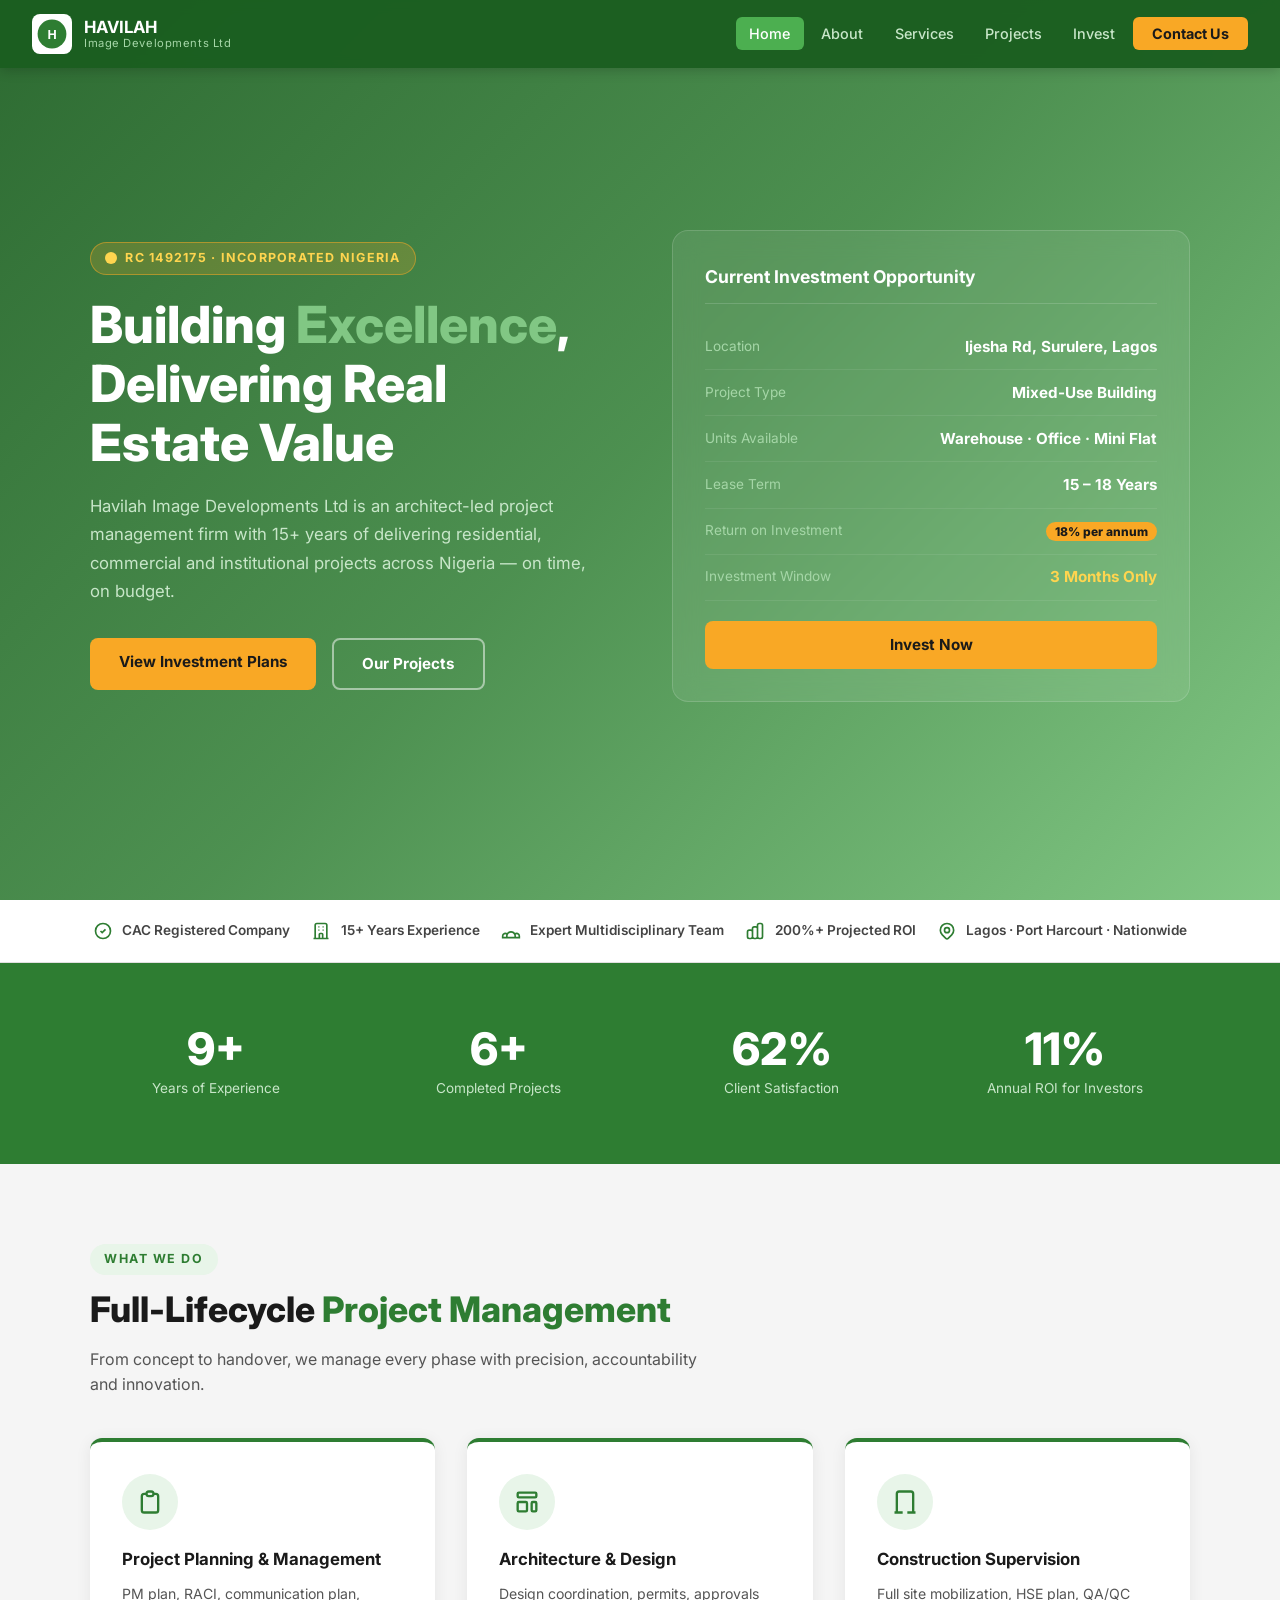
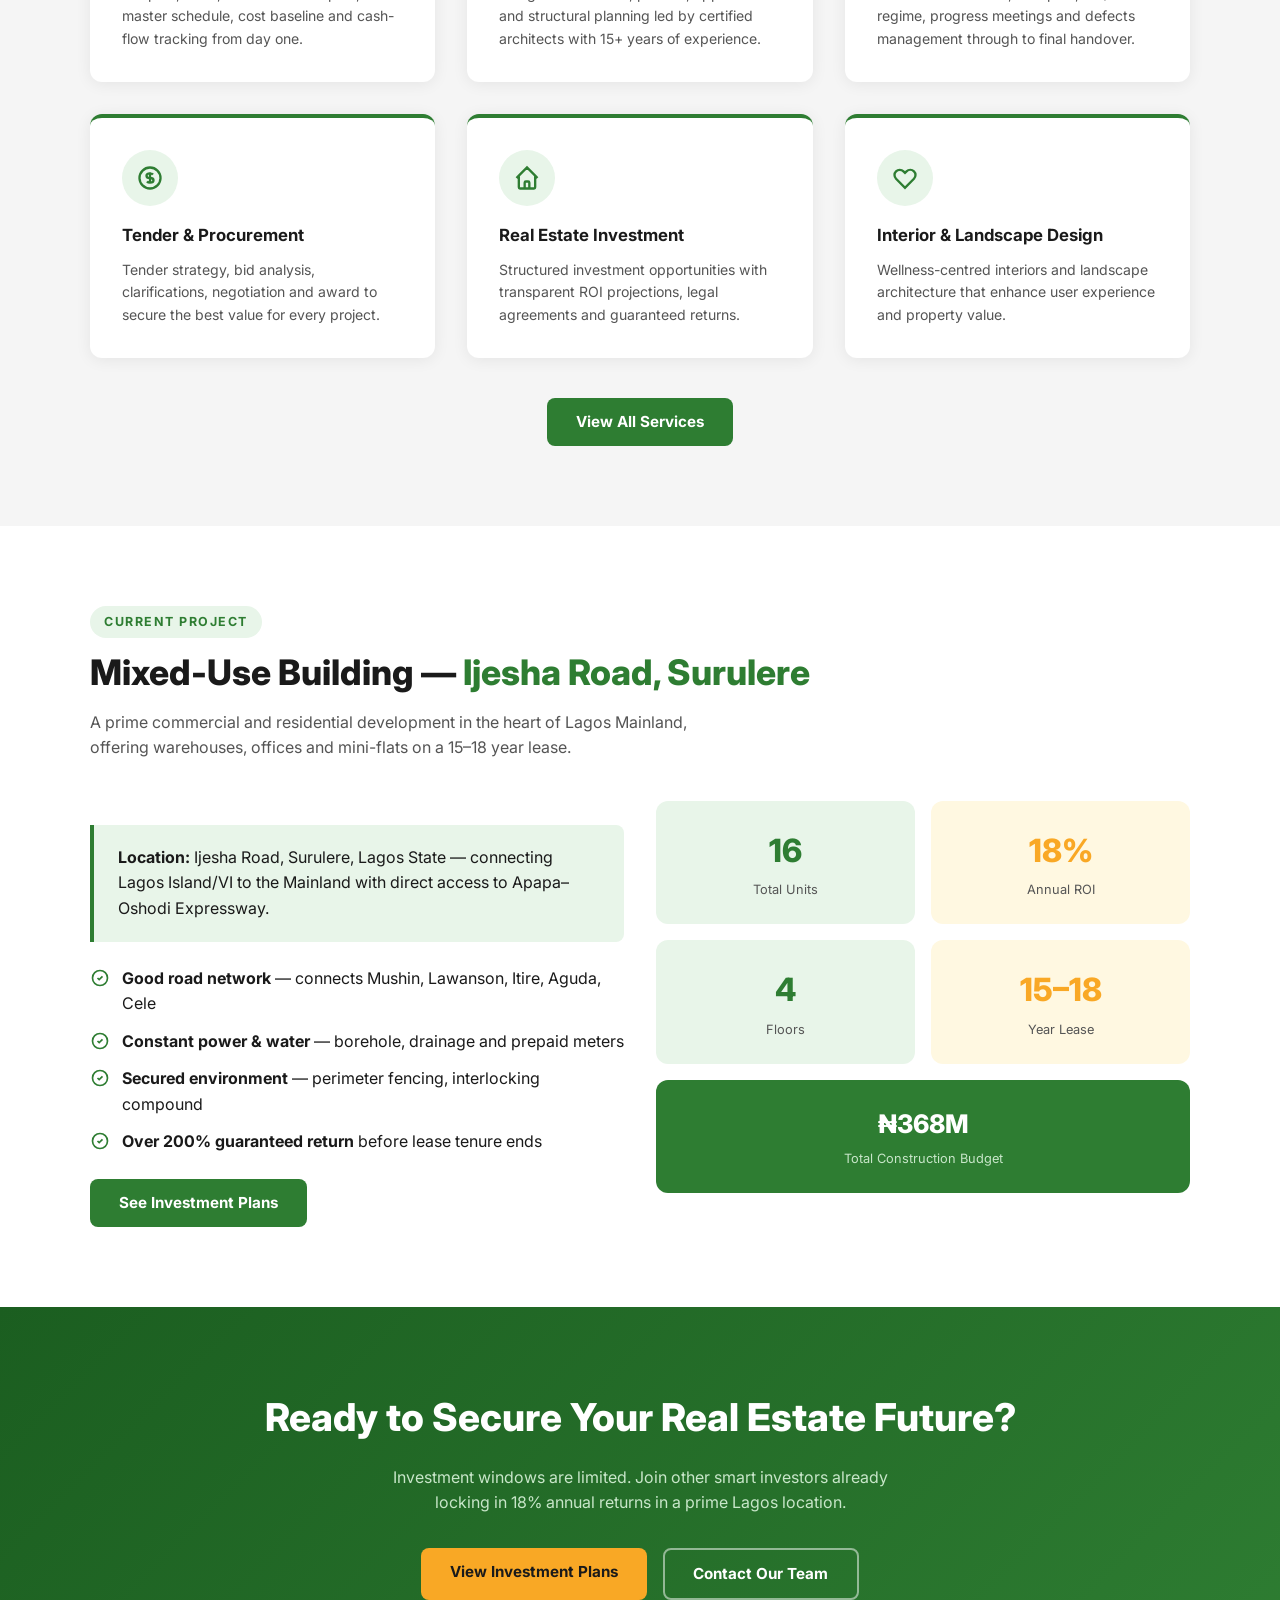
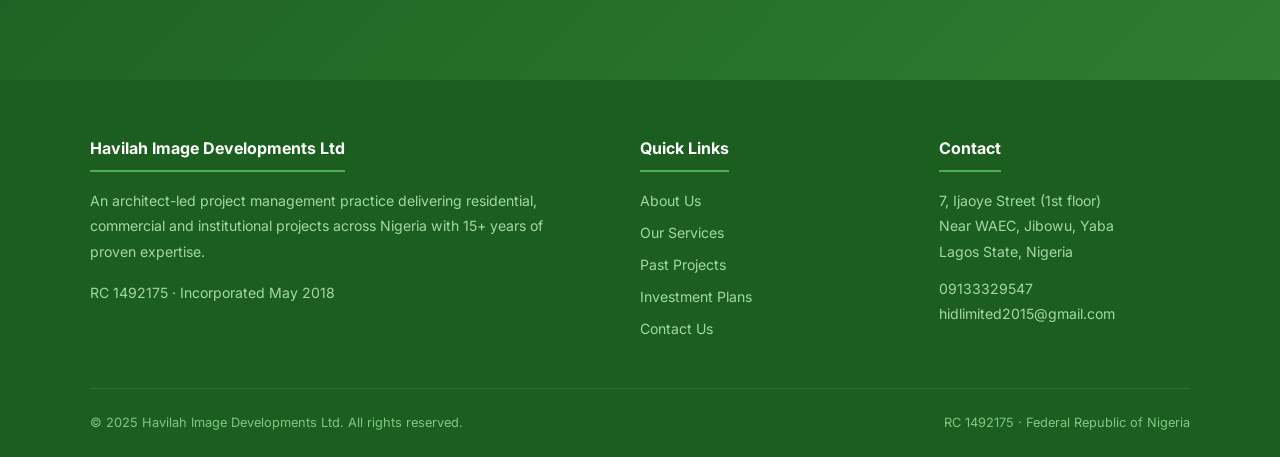
==== index.html @ 55fb6318 "Initial website build — Havilah Image Developments Ltd" ====
<!DOCTYPE html>
<html lang="en">
<head>
  <meta charset="UTF-8" />
  <meta name="viewport" content="width=device-width, initial-scale=1.0" />
  <title>Havilah Image Developments Ltd — Building Excellence</title>
  <meta name="description" content="Havilah Image Developments Ltd — Architect-led project management firm with 15+ years delivering residential, commercial and institutional projects in Nigeria." />
  <link rel="preconnect" href="https://fonts.googleapis.com" />
  <link href="https://fonts.googleapis.com/css2?family=Inter:wght@400;500;600;700;800&display=swap" rel="stylesheet" />
  <link rel="stylesheet" href="assets/css/style.css" />
  <style>
    /* ── HERO ── */
    .hero {
      min-height: 100vh;
      background: linear-gradient(135deg, rgba(27,94,32,0.92) 0%, rgba(46,125,50,0.85) 50%, rgba(76,175,80,0.7) 100%),
                  url('assets/images/hero-bg.jpg') center/cover no-repeat;
      display: flex;
      align-items: center;
      padding: 6rem 2rem 4rem;
      color: white;
    }

    .hero-inner {
      max-width: 1100px;
      margin: 0 auto;
      display: grid;
      grid-template-columns: 1fr 1fr;
      gap: 4rem;
      align-items: center;
    }

    .hero-tag {
      display: inline-flex;
      align-items: center;
      gap: 0.5rem;
      background: rgba(249,168,37,0.2);
      border: 1px solid rgba(249,168,37,0.5);
      color: #FFD54F;
      font-size: 0.78rem;
      font-weight: 700;
      letter-spacing: 0.1em;
      text-transform: uppercase;
      padding: 0.35rem 0.9rem;
      border-radius: 50px;
      margin-bottom: 1.25rem;
    }

    .hero h1 {
      font-size: clamp(2rem, 5vw, 3.2rem);
      font-weight: 800;
      line-height: 1.15;
      margin-bottom: 1.25rem;
    }

    .hero h1 span {
      color: #81C784;
    }

    .hero p {
      font-size: 1.05rem;
      color: #c8e6c9;
      margin-bottom: 2rem;
      line-height: 1.7;
    }

    .hero-actions {
      display: flex;
      gap: 1rem;
      flex-wrap: wrap;
    }

    .hero-card {
      background: rgba(255,255,255,0.08);
      backdrop-filter: blur(12px);
      border: 1px solid rgba(255,255,255,0.15);
      border-radius: 16px;
      padding: 2rem;
    }

    .hero-card h3 {
      font-size: 1.1rem;
      font-weight: 700;
      margin-bottom: 1.25rem;
      color: white;
      border-bottom: 1px solid rgba(255,255,255,0.15);
      padding-bottom: 0.75rem;
    }

    .invest-row {
      display: flex;
      justify-content: space-between;
      align-items: center;
      padding: 0.65rem 0;
      border-bottom: 1px solid rgba(255,255,255,0.08);
    }

    .invest-row:last-child { border: none; }

    .invest-row .label { color: #a5d6a7; font-size: 0.85rem; }
    .invest-row .value { color: white; font-weight: 700; font-size: 0.95rem; }
    .invest-row .roi { background: #F9A825; color: #1a1a1a; font-size: 0.75rem; font-weight: 800; padding: 0.15rem 0.55rem; border-radius: 50px; }

    .hero-card .btn {
      width: 100%;
      text-align: center;
      margin-top: 1.25rem;
    }

    /* ── TRUST BAR ── */
    .trust-bar {
      background: white;
      padding: 1.25rem 2rem;
      border-bottom: 1px solid #e0e0e0;
    }

    .trust-bar-inner {
      max-width: 1100px;
      margin: 0 auto;
      display: flex;
      justify-content: space-around;
      align-items: center;
      flex-wrap: wrap;
      gap: 1rem;
    }

    .trust-item {
      display: flex;
      align-items: center;
      gap: 0.6rem;
      font-size: 0.85rem;
      font-weight: 600;
      color: #444;
    }

    .trust-item svg {
      width: 20px;
      height: 20px;
      stroke: var(--green-main);
    }

    /* ── STATS ── */
    .stats-section {
      background: var(--green-main);
      padding: 4rem 2rem;
    }

    .stats-grid {
      max-width: 1100px;
      margin: 0 auto;
      display: grid;
      grid-template-columns: repeat(4, 1fr);
      gap: 2rem;
      text-align: center;
    }

    .stat-item .num {
      font-size: 2.8rem;
      font-weight: 800;
      color: white;
      line-height: 1;
    }

    .stat-item .lbl {
      font-size: 0.85rem;
      color: #c8e6c9;
      margin-top: 0.4rem;
    }

    .stat-divider {
      width: 1px;
      background: rgba(255,255,255,0.2);
    }

    /* ── SERVICES PREVIEW ── */
    .service-card {
      border-radius: 12px;
      padding: 2rem;
      background: white;
      box-shadow: 0 2px 16px rgba(0,0,0,0.07);
      border-top: 4px solid var(--green-main);
      transition: transform 0.2s;
    }

    .service-card:hover { transform: translateY(-5px); }

    .service-card h3 {
      font-size: 1.05rem;
      font-weight: 700;
      margin-bottom: 0.6rem;
      color: var(--dark);
    }

    .service-card p {
      font-size: 0.88rem;
      color: var(--gray-text);
      line-height: 1.6;
    }

    /* ── PROJECT PREVIEW ── */
    .project-thumb {
      border-radius: 12px;
      overflow: hidden;
      box-shadow: 0 4px 20px rgba(0,0,0,0.1);
      position: relative;
    }

    .project-thumb img {
      width: 100%;
      height: 220px;
      object-fit: cover;
      display: block;
    }

    .project-overlay {
      position: absolute;
      bottom: 0;
      left: 0;
      right: 0;
      background: linear-gradient(transparent, rgba(27,94,32,0.9));
      padding: 1rem;
      color: white;
      font-size: 0.85rem;
      font-weight: 600;
    }

    /* ── CTA BAND ── */
    .cta-band {
      background: linear-gradient(135deg, var(--green-dark), var(--green-main));
      color: white;
      padding: 5rem 2rem;
      text-align: center;
    }

    .cta-band h2 {
      font-size: clamp(1.6rem, 4vw, 2.4rem);
      font-weight: 800;
      margin-bottom: 1rem;
    }

    .cta-band p {
      color: #c8e6c9;
      max-width: 540px;
      margin: 0 auto 2rem;
      font-size: 1rem;
    }

    .cta-band .btn-actions {
      display: flex;
      gap: 1rem;
      justify-content: center;
      flex-wrap: wrap;
    }

    /* ── REVEAL ANIMATION ── */
    [data-reveal] {
      opacity: 0;
      transform: translateY(24px);
      transition: opacity 0.6s ease, transform 0.6s ease;
    }

    [data-reveal].revealed {
      opacity: 1;
      transform: none;
    }

    @media (max-width: 768px) {
      .hero-inner { grid-template-columns: 1fr; gap: 2.5rem; }
      .stats-grid { grid-template-columns: repeat(2, 1fr); }
      .stat-divider { display: none; }
    }
  </style>
</head>
<body>

<!-- ── NAVBAR ── -->
<nav class="navbar">
  <a href="index.html" class="navbar-brand">
    <div style="width:40px;height:40px;background:white;border-radius:8px;display:flex;align-items:center;justify-content:center;">
      <svg viewBox="0 0 40 40" width="32" height="32">
        <circle cx="20" cy="20" r="18" fill="#2E7D32"/>
        <text x="20" y="26" text-anchor="middle" fill="white" font-size="16" font-weight="800" font-family="Arial">H</text>
      </svg>
    </div>
    <span>HAVILAH<small>Image Developments Ltd</small></span>
  </a>
  <button class="hamburger" aria-label="Menu">
    <span></span><span></span><span></span>
  </button>
  <ul class="nav-links">
    <li><a href="index.html">Home</a></li>
    <li><a href="about.html">About</a></li>
    <li><a href="services.html">Services</a></li>
    <li><a href="projects.html">Projects</a></li>
    <li><a href="investment.html">Invest</a></li>
    <li><a href="contact.html" class="nav-cta">Contact Us</a></li>
  </ul>
</nav>

<!-- ── HERO ── -->
<section class="hero">
  <div class="hero-inner">
    <div>
      <div class="hero-tag">
        <svg width="12" height="12" viewBox="0 0 12 12" fill="#FFD54F"><circle cx="6" cy="6" r="6"/></svg>
        RC 1492175 · Incorporated Nigeria
      </div>
      <h1>Building <span>Excellence</span>, Delivering Real Estate Value</h1>
      <p>Havilah Image Developments Ltd is an architect-led project management firm with 15+ years of delivering residential, commercial and institutional projects across Nigeria — on time, on budget.</p>
      <div class="hero-actions">
        <a href="investment.html" class="btn btn-gold">View Investment Plans</a>
        <a href="projects.html" class="btn btn-outline" style="color:white;border-color:rgba(255,255,255,0.5);">Our Projects</a>
      </div>
    </div>
    <div class="hero-card">
      <h3>Current Investment Opportunity</h3>
      <div class="invest-row">
        <span class="label">Location</span>
        <span class="value">Ijesha Rd, Surulere, Lagos</span>
      </div>
      <div class="invest-row">
        <span class="label">Project Type</span>
        <span class="value">Mixed-Use Building</span>
      </div>
      <div class="invest-row">
        <span class="label">Units Available</span>
        <span class="value">Warehouse · Office · Mini Flat</span>
      </div>
      <div class="invest-row">
        <span class="label">Lease Term</span>
        <span class="value">15 – 18 Years</span>
      </div>
      <div class="invest-row">
        <span class="label">Return on Investment</span>
        <span class="value"><span class="roi">18% per annum</span></span>
      </div>
      <div class="invest-row">
        <span class="label">Investment Window</span>
        <span class="value" style="color:#FFD54F;">3 Months Only</span>
      </div>
      <a href="investment.html" class="btn btn-gold">Invest Now</a>
    </div>
  </div>
</section>

<!-- ── TRUST BAR ── -->
<div class="trust-bar">
  <div class="trust-bar-inner">
    <div class="trust-item">
      <svg fill="none" stroke-width="2" viewBox="0 0 24 24"><path d="M9 12l2 2 4-4m6 2a9 9 0 11-18 0 9 9 0 0118 0z"/></svg>
      CAC Registered Company
    </div>
    <div class="trust-item">
      <svg fill="none" stroke-width="2" viewBox="0 0 24 24"><path d="M19 21V5a2 2 0 00-2-2H7a2 2 0 00-2 2v16m14 0h2m-2 0h-5m-9 0H3m2 0h5M9 7h1m-1 4h1m4-4h1m-1 4h1m-5 10v-5a1 1 0 011-1h2a1 1 0 011 1v5m-4 0h4"/></svg>
      15+ Years Experience
    </div>
    <div class="trust-item">
      <svg fill="none" stroke-width="2" viewBox="0 0 24 24"><path d="M17 20h5v-2a3 3 0 00-5.356-1.857M17 20H7m10 0v-2c0-.656-.126-1.283-.356-1.857M7 20H2v-2a3 3 0 015.356-1.857M7 20v-2c0-.656.126-1.283.356-1.857m0 0a5.002 5.002 0 019.288 0"/></svg>
      Expert Multidisciplinary Team
    </div>
    <div class="trust-item">
      <svg fill="none" stroke-width="2" viewBox="0 0 24 24"><path d="M9 19v-6a2 2 0 00-2-2H5a2 2 0 00-2 2v6a2 2 0 002 2h2a2 2 0 002-2zm0 0V9a2 2 0 012-2h2a2 2 0 012 2v10m-6 0a2 2 0 002 2h2a2 2 0 002-2m0 0V5a2 2 0 012-2h2a2 2 0 012 2v14a2 2 0 01-2 2h-2a2 2 0 01-2-2z"/></svg>
      200%+ Projected ROI
    </div>
    <div class="trust-item">
      <svg fill="none" stroke-width="2" viewBox="0 0 24 24"><path d="M17.657 16.657L13.414 20.9a1.998 1.998 0 01-2.827 0l-4.244-4.243a8 8 0 1111.314 0z"/><path d="M15 11a3 3 0 11-6 0 3 3 0 016 0z"/></svg>
      Lagos · Port Harcourt · Nationwide
    </div>
  </div>
</div>

<!-- ── STATS ── -->
<div class="stats-section">
  <div class="stats-grid">
    <div class="stat-item">
      <div class="num" data-count="15" data-suffix="+">0</div>
      <div class="lbl">Years of Experience</div>
    </div>
    <div class="stat-item">
      <div class="num" data-count="10" data-suffix="+">0</div>
      <div class="lbl">Completed Projects</div>
    </div>
    <div class="stat-item">
      <div class="num" data-count="100" data-suffix="%">0</div>
      <div class="lbl">Client Satisfaction</div>
    </div>
    <div class="stat-item">
      <div class="num" data-count="18" data-suffix="%">0</div>
      <div class="lbl">Annual ROI for Investors</div>
    </div>
  </div>
</div>

<!-- ── SERVICES PREVIEW ── -->
<section style="background: var(--gray-light);">
  <div class="container">
    <div data-reveal>
      <span class="section-label">What We Do</span>
      <h2 class="section-title">Full-Lifecycle <span>Project Management</span></h2>
      <p class="section-subtitle">From concept to handover, we manage every phase with precision, accountability and innovation.</p>
    </div>
    <div class="grid-3" data-reveal>
      <div class="service-card">
        <div class="icon-circle">
          <svg fill="none" stroke-width="2" viewBox="0 0 24 24"><path d="M9 5H7a2 2 0 00-2 2v12a2 2 0 002 2h10a2 2 0 002-2V7a2 2 0 00-2-2h-2M9 5a2 2 0 002 2h2a2 2 0 002-2M9 5a2 2 0 012-2h2a2 2 0 012 2"/></svg>
        </div>
        <h3>Project Planning & Management</h3>
        <p>PM plan, RACI, communication plan, master schedule, cost baseline and cash-flow tracking from day one.</p>
      </div>
      <div class="service-card">
        <div class="icon-circle">
          <svg fill="none" stroke-width="2" viewBox="0 0 24 24"><path d="M4 5a1 1 0 011-1h14a1 1 0 011 1v2a1 1 0 01-1 1H5a1 1 0 01-1-1V5zM4 13a1 1 0 011-1h6a1 1 0 011 1v6a1 1 0 01-1 1H5a1 1 0 01-1-1v-6zM16 13a1 1 0 011-1h2a1 1 0 011 1v6a1 1 0 01-1 1h-2a1 1 0 01-1-1v-6z"/></svg>
        </div>
        <h3>Architecture & Design</h3>
        <p>Design coordination, permits, approvals and structural planning led by certified architects with 15+ years of experience.</p>
      </div>
      <div class="service-card">
        <div class="icon-circle">
          <svg fill="none" stroke-width="2" viewBox="0 0 24 24"><path d="M19 21V5a2 2 0 00-2-2H7a2 2 0 00-2 2v16m14 0h2m-2 0h-5m-9 0H3m2 0h5"/></svg>
        </div>
        <h3>Construction Supervision</h3>
        <p>Full site mobilization, HSE plan, QA/QC regime, progress meetings and defects management through to final handover.</p>
      </div>
      <div class="service-card">
        <div class="icon-circle">
          <svg fill="none" stroke-width="2" viewBox="0 0 24 24"><path d="M12 8c-1.657 0-3 .895-3 2s1.343 2 3 2 3 .895 3 2-1.343 2-3 2m0-8c1.11 0 2.08.402 2.599 1M12 8V7m0 1v8m0 0v1m0-1c-1.11 0-2.08-.402-2.599-1M21 12a9 9 0 11-18 0 9 9 0 0118 0z"/></svg>
        </div>
        <h3>Tender & Procurement</h3>
        <p>Tender strategy, bid analysis, clarifications, negotiation and award to secure the best value for every project.</p>
      </div>
      <div class="service-card">
        <div class="icon-circle">
          <svg fill="none" stroke-width="2" viewBox="0 0 24 24"><path d="M3 12l2-2m0 0l7-7 7 7M5 10v10a1 1 0 001 1h3m10-11l2 2m-2-2v10a1 1 0 01-1 1h-3m-6 0a1 1 0 001-1v-4a1 1 0 011-1h2a1 1 0 011 1v4a1 1 0 001 1m-6 0h6"/></svg>
        </div>
        <h3>Real Estate Investment</h3>
        <p>Structured investment opportunities with transparent ROI projections, legal agreements and guaranteed returns.</p>
      </div>
      <div class="service-card">
        <div class="icon-circle">
          <svg fill="none" stroke-width="2" viewBox="0 0 24 24"><path d="M4.318 6.318a4.5 4.5 0 000 6.364L12 20.364l7.682-7.682a4.5 4.5 0 00-6.364-6.364L12 7.636l-1.318-1.318a4.5 4.5 0 00-6.364 0z"/></svg>
        </div>
        <h3>Interior & Landscape Design</h3>
        <p>Wellness-centred interiors and landscape architecture that enhance user experience and property value.</p>
      </div>
    </div>
    <div style="text-align:center;margin-top:2.5rem;" data-reveal>
      <a href="services.html" class="btn btn-primary">View All Services</a>
    </div>
  </div>
</section>

<!-- ── FEATURED PROJECT ── -->
<section>
  <div class="container">
    <div data-reveal>
      <span class="section-label">Current Project</span>
      <h2 class="section-title">Mixed-Use Building — <span>Ijesha Road, Surulere</span></h2>
      <p class="section-subtitle">A prime commercial and residential development in the heart of Lagos Mainland, offering warehouses, offices and mini-flats on a 15–18 year lease.</p>
    </div>
    <div class="grid-2" data-reveal style="align-items:start;">
      <div>
        <div class="highlight-box">
          <strong>Location:</strong> Ijesha Road, Surulere, Lagos State — connecting Lagos Island/VI to the Mainland with direct access to Apapa–Oshodi Expressway.
        </div>
        <ul style="list-style:none;margin:1.5rem 0;display:flex;flex-direction:column;gap:0.75rem;">
          <li style="display:flex;gap:0.75rem;align-items:flex-start;">
            <svg width="20" height="20" fill="none" stroke-width="2" viewBox="0 0 24 24" stroke="#2E7D32" style="flex-shrink:0;margin-top:2px;"><path d="M9 12l2 2 4-4m6 2a9 9 0 11-18 0 9 9 0 0118 0z"/></svg>
            <span><strong>Good road network</strong> — connects Mushin, Lawanson, Itire, Aguda, Cele</span>
          </li>
          <li style="display:flex;gap:0.75rem;align-items:flex-start;">
            <svg width="20" height="20" fill="none" stroke-width="2" viewBox="0 0 24 24" stroke="#2E7D32" style="flex-shrink:0;margin-top:2px;"><path d="M9 12l2 2 4-4m6 2a9 9 0 11-18 0 9 9 0 0118 0z"/></svg>
            <span><strong>Constant power &amp; water</strong> — borehole, drainage and prepaid meters</span>
          </li>
          <li style="display:flex;gap:0.75rem;align-items:flex-start;">
            <svg width="20" height="20" fill="none" stroke-width="2" viewBox="0 0 24 24" stroke="#2E7D32" style="flex-shrink:0;margin-top:2px;"><path d="M9 12l2 2 4-4m6 2a9 9 0 11-18 0 9 9 0 0118 0z"/></svg>
            <span><strong>Secured environment</strong> — perimeter fencing, interlocking compound</span>
          </li>
          <li style="display:flex;gap:0.75rem;align-items:flex-start;">
            <svg width="20" height="20" fill="none" stroke-width="2" viewBox="0 0 24 24" stroke="#2E7D32" style="flex-shrink:0;margin-top:2px;"><path d="M9 12l2 2 4-4m6 2a9 9 0 11-18 0 9 9 0 0118 0z"/></svg>
            <span><strong>Over 200% guaranteed return</strong> before lease tenure ends</span>
          </li>
        </ul>
        <a href="investment.html" class="btn btn-primary">See Investment Plans</a>
      </div>
      <div style="display:grid;grid-template-columns:1fr 1fr;gap:1rem;">
        <div style="background:var(--green-pale);border-radius:12px;padding:1.5rem;text-align:center;">
          <div style="font-size:2rem;font-weight:800;color:var(--green-main);">16</div>
          <div style="font-size:0.8rem;color:#555;margin-top:0.25rem;">Total Units</div>
        </div>
        <div style="background:#FFF8E1;border-radius:12px;padding:1.5rem;text-align:center;">
          <div style="font-size:2rem;font-weight:800;color:#F9A825;">18%</div>
          <div style="font-size:0.8rem;color:#555;margin-top:0.25rem;">Annual ROI</div>
        </div>
        <div style="background:var(--green-pale);border-radius:12px;padding:1.5rem;text-align:center;">
          <div style="font-size:2rem;font-weight:800;color:var(--green-main);">4</div>
          <div style="font-size:0.8rem;color:#555;margin-top:0.25rem;">Floors</div>
        </div>
        <div style="background:#FFF8E1;border-radius:12px;padding:1.5rem;text-align:center;">
          <div style="font-size:2rem;font-weight:800;color:#F9A825;">15–18</div>
          <div style="font-size:0.8rem;color:#555;margin-top:0.25rem;">Year Lease</div>
        </div>
        <div style="background:var(--green-main);border-radius:12px;padding:1.5rem;text-align:center;grid-column:span 2;">
          <div style="font-size:1.6rem;font-weight:800;color:white;">₦368M</div>
          <div style="font-size:0.8rem;color:#c8e6c9;margin-top:0.25rem;">Total Construction Budget</div>
        </div>
      </div>
    </div>
  </div>
</section>

<!-- ── CTA BAND ── -->
<div class="cta-band">
  <h2>Ready to Secure Your Real Estate Future?</h2>
  <p>Investment windows are limited. Join other smart investors already locking in 18% annual returns in a prime Lagos location.</p>
  <div class="btn-actions">
    <a href="investment.html" class="btn btn-gold">View Investment Plans</a>
    <a href="contact.html" class="btn btn-outline" style="color:white;border-color:rgba(255,255,255,0.5);">Contact Our Team</a>
  </div>
</div>

<!-- ── FOOTER ── -->
<footer class="footer">
  <div class="footer-grid">
    <div>
      <h4>Havilah Image Developments Ltd</h4>
      <p>An architect-led project management practice delivering residential, commercial and institutional projects across Nigeria with 15+ years of proven expertise.</p>
      <p style="margin-top:1rem;">RC 1492175 · Incorporated May 2018</p>
    </div>
    <div>
      <h4>Quick Links</h4>
      <ul>
        <li><a href="about.html">About Us</a></li>
        <li><a href="services.html">Our Services</a></li>
        <li><a href="projects.html">Past Projects</a></li>
        <li><a href="investment.html">Investment Plans</a></li>
        <li><a href="contact.html">Contact Us</a></li>
      </ul>
    </div>
    <div>
      <h4>Contact</h4>
      <p>7, Ijaoye Street (1st floor)<br>Near WAEC, Jibowu, Yaba<br>Lagos State, Nigeria</p>
      <p style="margin-top:0.75rem;"><a href="tel:09133329547">09133329547</a></p>
      <p><a href="mailto:hidlimited2015@gmail.com">hidlimited2015@gmail.com</a></p>
    </div>
  </div>
  <div class="footer-bottom">
    <span>&copy; 2025 Havilah Image Developments Ltd. All rights reserved.</span>
    <span>RC 1492175 · Federal Republic of Nigeria</span>
  </div>
</footer>

<script src="assets/js/main.js"></script>
</body>
</html>
---- assets/css/style.css ----
/* Havilah Image Developments Ltd - Custom Styles */

:root {
  --green-dark: #1B5E20;
  --green-main: #2E7D32;
  --green-light: #4CAF50;
  --green-pale: #E8F5E9;
  --gold: #F9A825;
  --white: #ffffff;
  --gray-light: #f5f5f5;
  --gray-text: #555555;
  --dark: #1a1a1a;
}

* {
  margin: 0;
  padding: 0;
  box-sizing: border-box;
}

html {
  scroll-behavior: smooth;
}

body {
  font-family: 'Inter', 'Segoe UI', sans-serif;
  color: var(--dark);
  line-height: 1.6;
}

/* ── NAVBAR ── */
.navbar {
  position: fixed;
  top: 0;
  width: 100%;
  z-index: 1000;
  background: rgba(27, 94, 32, 0.97);
  backdrop-filter: blur(6px);
  padding: 0 2rem;
  display: flex;
  align-items: center;
  justify-content: space-between;
  height: 68px;
  box-shadow: 0 2px 12px rgba(0,0,0,0.2);
}

.navbar-brand {
  display: flex;
  align-items: center;
  gap: 0.75rem;
  text-decoration: none;
}

.navbar-brand img {
  height: 44px;
}

.navbar-brand span {
  color: white;
  font-weight: 700;
  font-size: 1.05rem;
  line-height: 1.2;
}

.navbar-brand span small {
  display: block;
  font-weight: 400;
  font-size: 0.7rem;
  color: #a5d6a7;
  letter-spacing: 0.05em;
}

.nav-links {
  display: flex;
  align-items: center;
  gap: 0.25rem;
  list-style: none;
}

.nav-links a {
  color: #c8e6c9;
  text-decoration: none;
  padding: 0.5rem 0.85rem;
  border-radius: 6px;
  font-size: 0.9rem;
  font-weight: 500;
  transition: background 0.2s, color 0.2s;
}

.nav-links a:hover,
.nav-links a.active {
  background: var(--green-light);
  color: white;
}

.nav-cta {
  background: var(--gold) !important;
  color: #1a1a1a !important;
  font-weight: 700 !important;
  padding: 0.5rem 1.2rem !important;
}

.nav-cta:hover {
  background: #f57f17 !important;
}

/* Hamburger */
.hamburger {
  display: none;
  flex-direction: column;
  gap: 5px;
  background: none;
  border: none;
  cursor: pointer;
  padding: 0.25rem;
}

.hamburger span {
  display: block;
  width: 26px;
  height: 2px;
  background: white;
  border-radius: 2px;
  transition: 0.3s;
}

/* ── PAGE HEADER BANNER ── */
.page-header {
  background: linear-gradient(135deg, var(--green-dark) 0%, var(--green-main) 60%, var(--green-light) 100%);
  padding: 7rem 2rem 3.5rem;
  text-align: center;
  color: white;
}

.page-header h1 {
  font-size: clamp(1.8rem, 4vw, 2.8rem);
  font-weight: 800;
  margin-bottom: 0.5rem;
}

.page-header p {
  font-size: 1.05rem;
  color: #c8e6c9;
  max-width: 600px;
  margin: 0 auto;
}

/* ── SECTIONS ── */
section {
  padding: 5rem 2rem;
}

.container {
  max-width: 1100px;
  margin: 0 auto;
}

.section-label {
  display: inline-block;
  background: var(--green-pale);
  color: var(--green-main);
  font-size: 0.78rem;
  font-weight: 700;
  letter-spacing: 0.12em;
  text-transform: uppercase;
  padding: 0.35rem 0.9rem;
  border-radius: 50px;
  margin-bottom: 0.75rem;
}

.section-title {
  font-size: clamp(1.6rem, 3.5vw, 2.2rem);
  font-weight: 800;
  color: var(--dark);
  margin-bottom: 1rem;
  line-height: 1.25;
}

.section-title span {
  color: var(--green-main);
}

.section-subtitle {
  color: var(--gray-text);
  max-width: 620px;
  font-size: 1rem;
  margin-bottom: 2.5rem;
}

/* ── BUTTONS ── */
.btn {
  display: inline-block;
  padding: 0.75rem 1.8rem;
  border-radius: 8px;
  font-weight: 700;
  font-size: 0.95rem;
  text-decoration: none;
  transition: all 0.2s;
  cursor: pointer;
  border: none;
}

.btn-primary {
  background: var(--green-main);
  color: white;
}

.btn-primary:hover {
  background: var(--green-dark);
  transform: translateY(-2px);
  box-shadow: 0 6px 20px rgba(46,125,50,0.3);
}

.btn-gold {
  background: var(--gold);
  color: #1a1a1a;
}

.btn-gold:hover {
  background: #f57f17;
  transform: translateY(-2px);
  box-shadow: 0 6px 20px rgba(249,168,37,0.35);
}

.btn-outline {
  background: transparent;
  color: var(--green-main);
  border: 2px solid var(--green-main);
}

.btn-outline:hover {
  background: var(--green-main);
  color: white;
}

/* ── CARDS ── */
.card {
  background: white;
  border-radius: 12px;
  box-shadow: 0 2px 16px rgba(0,0,0,0.07);
  padding: 2rem;
  transition: transform 0.2s, box-shadow 0.2s;
}

.card:hover {
  transform: translateY(-4px);
  box-shadow: 0 8px 32px rgba(0,0,0,0.12);
}

/* ── GRID UTILITIES ── */
.grid-2 {
  display: grid;
  grid-template-columns: repeat(2, 1fr);
  gap: 2rem;
}

.grid-3 {
  display: grid;
  grid-template-columns: repeat(3, 1fr);
  gap: 2rem;
}

.grid-4 {
  display: grid;
  grid-template-columns: repeat(4, 1fr);
  gap: 1.5rem;
}

/* ── TABLES ── */
.styled-table {
  width: 100%;
  border-collapse: collapse;
  font-size: 0.9rem;
}

.styled-table th {
  background: var(--green-main);
  color: white;
  padding: 0.9rem 1rem;
  text-align: left;
  font-weight: 600;
}

.styled-table td {
  padding: 0.85rem 1rem;
  border-bottom: 1px solid #e0e0e0;
  vertical-align: top;
}

.styled-table tr:nth-child(even) td {
  background: var(--green-pale);
}

.styled-table tr:last-child td {
  border-bottom: none;
}

/* ── FOOTER ── */
.footer {
  background: var(--green-dark);
  color: #c8e6c9;
  padding: 3.5rem 2rem 1.5rem;
}

.footer-grid {
  display: grid;
  grid-template-columns: 2fr 1fr 1fr;
  gap: 3rem;
  max-width: 1100px;
  margin: 0 auto 2.5rem;
}

.footer h4 {
  color: white;
  font-size: 1rem;
  font-weight: 700;
  margin-bottom: 1rem;
  padding-bottom: 0.5rem;
  border-bottom: 2px solid var(--green-light);
  display: inline-block;
}

.footer p, .footer a {
  font-size: 0.88rem;
  line-height: 1.8;
  color: #a5d6a7;
  text-decoration: none;
}

.footer a:hover {
  color: white;
}

.footer ul {
  list-style: none;
}

.footer ul li {
  margin-bottom: 0.4rem;
}

.footer-bottom {
  max-width: 1100px;
  margin: 0 auto;
  padding-top: 1.5rem;
  border-top: 1px solid rgba(255,255,255,0.1);
  display: flex;
  justify-content: space-between;
  align-items: center;
  font-size: 0.8rem;
  color: #81c784;
}

/* ── HIGHLIGHT BOX ── */
.highlight-box {
  background: var(--green-pale);
  border-left: 4px solid var(--green-main);
  padding: 1.25rem 1.5rem;
  border-radius: 0 8px 8px 0;
  margin: 1.5rem 0;
}

/* ── STAT BOX ── */
.stat-box {
  text-align: center;
  padding: 2rem 1rem;
}

.stat-box .number {
  font-size: 2.5rem;
  font-weight: 800;
  color: var(--green-main);
  line-height: 1;
}

.stat-box .label {
  font-size: 0.85rem;
  color: var(--gray-text);
  margin-top: 0.4rem;
  font-weight: 500;
}

/* ── BADGE ── */
.badge {
  display: inline-block;
  background: var(--gold);
  color: #1a1a1a;
  font-size: 0.75rem;
  font-weight: 700;
  padding: 0.2rem 0.65rem;
  border-radius: 50px;
}

/* ── ICON CIRCLE ── */
.icon-circle {
  width: 56px;
  height: 56px;
  border-radius: 50%;
  background: var(--green-pale);
  display: flex;
  align-items: center;
  justify-content: center;
  margin-bottom: 1rem;
}

.icon-circle svg {
  width: 28px;
  height: 28px;
  stroke: var(--green-main);
}

/* ── FORM STYLES ── */
.form-group {
  margin-bottom: 1.25rem;
}

.form-group label {
  display: block;
  font-size: 0.88rem;
  font-weight: 600;
  color: #333;
  margin-bottom: 0.4rem;
}

.form-group input,
.form-group select,
.form-group textarea {
  width: 100%;
  padding: 0.75rem 1rem;
  border: 1.5px solid #ddd;
  border-radius: 8px;
  font-size: 0.95rem;
  font-family: inherit;
  transition: border-color 0.2s;
  background: white;
}

.form-group input:focus,
.form-group select:focus,
.form-group textarea:focus {
  outline: none;
  border-color: var(--green-main);
  box-shadow: 0 0 0 3px rgba(46,125,50,0.1);
}

/* ── MOBILE ── */
@media (max-width: 768px) {
  .hamburger { display: flex; }

  .nav-links {
    display: none;
    position: fixed;
    top: 68px;
    left: 0;
    right: 0;
    background: var(--green-dark);
    flex-direction: column;
    padding: 1rem;
    gap: 0.25rem;
    box-shadow: 0 8px 24px rgba(0,0,0,0.2);
  }

  .nav-links.open { display: flex; }

  .nav-links a {
    display: block;
    padding: 0.75rem 1rem;
    border-radius: 8px;
  }

  .grid-2, .grid-3, .grid-4 {
    grid-template-columns: 1fr;
  }

  .footer-grid {
    grid-template-columns: 1fr;
    gap: 2rem;
  }

  .footer-bottom {
    flex-direction: column;
    gap: 0.5rem;
    text-align: center;
  }
}

@media (max-width: 480px) {
  section { padding: 3.5rem 1rem; }
  .navbar { padding: 0 1rem; }
}
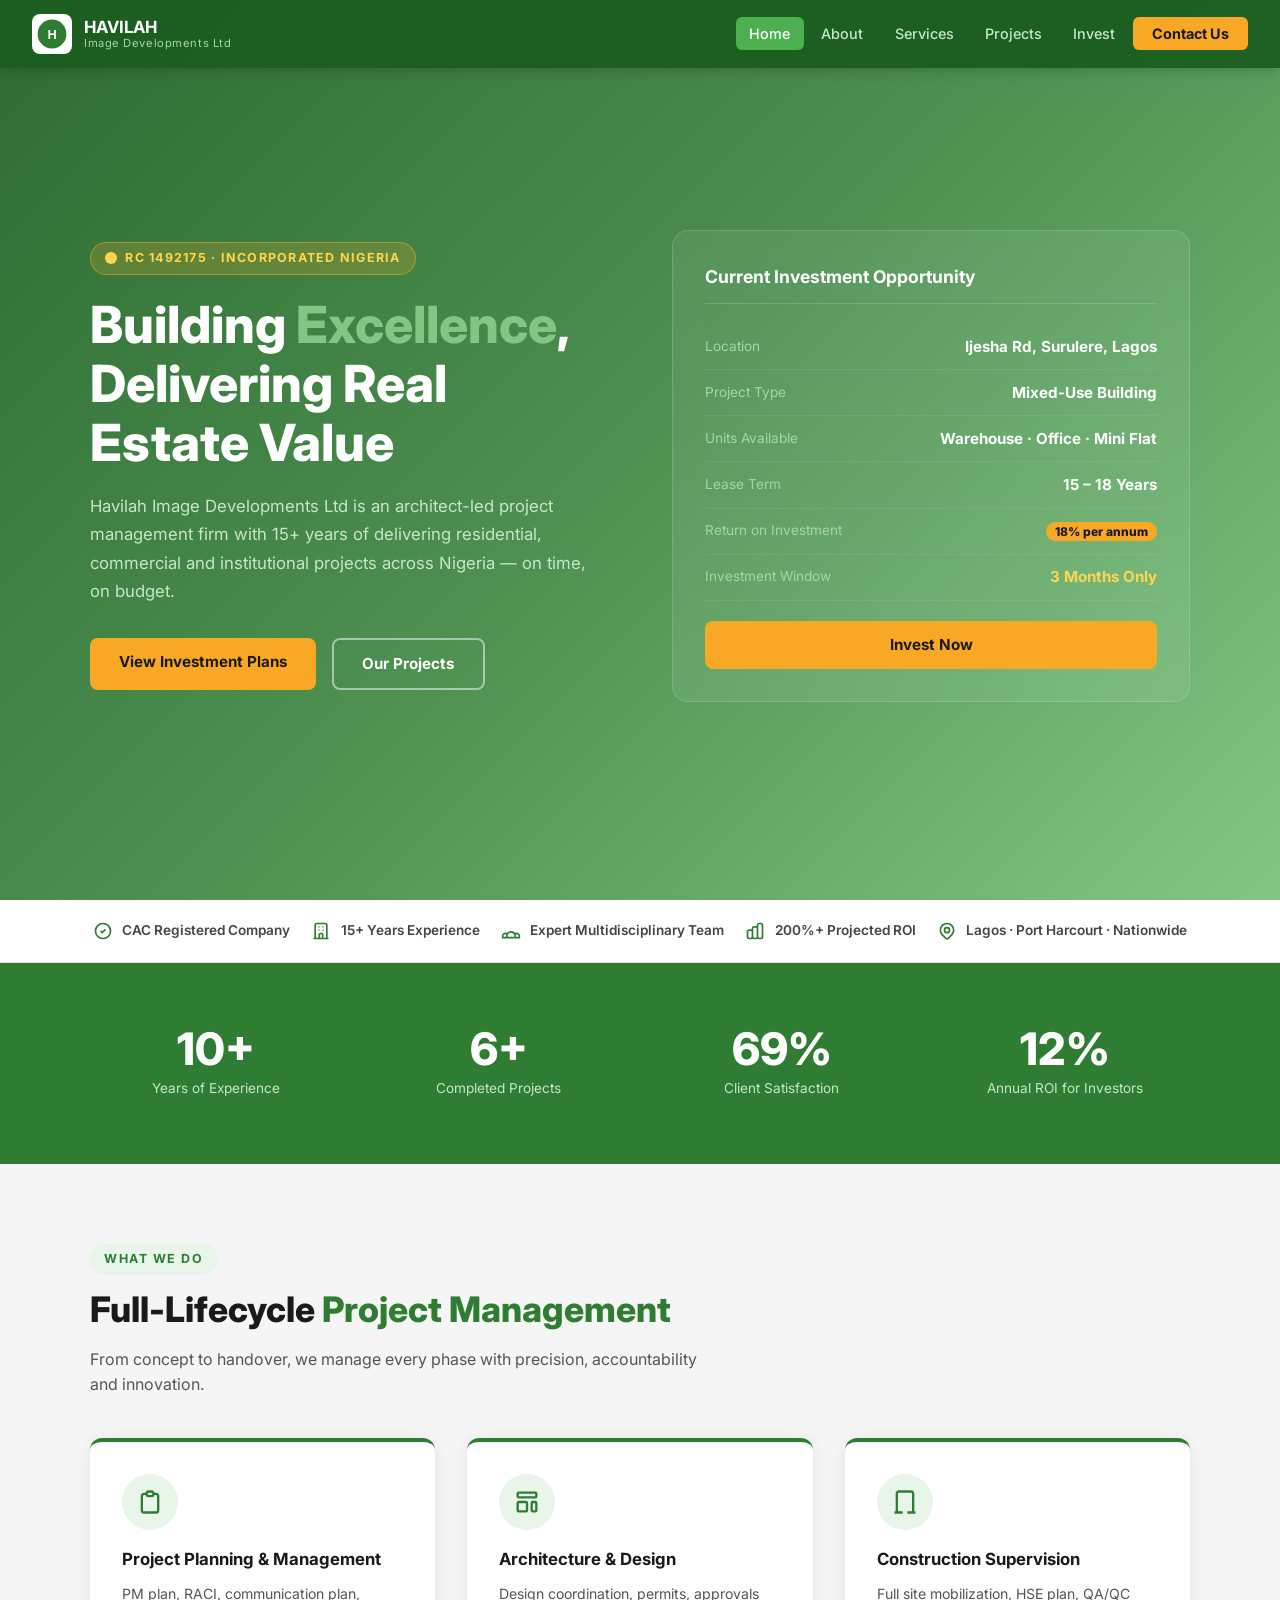
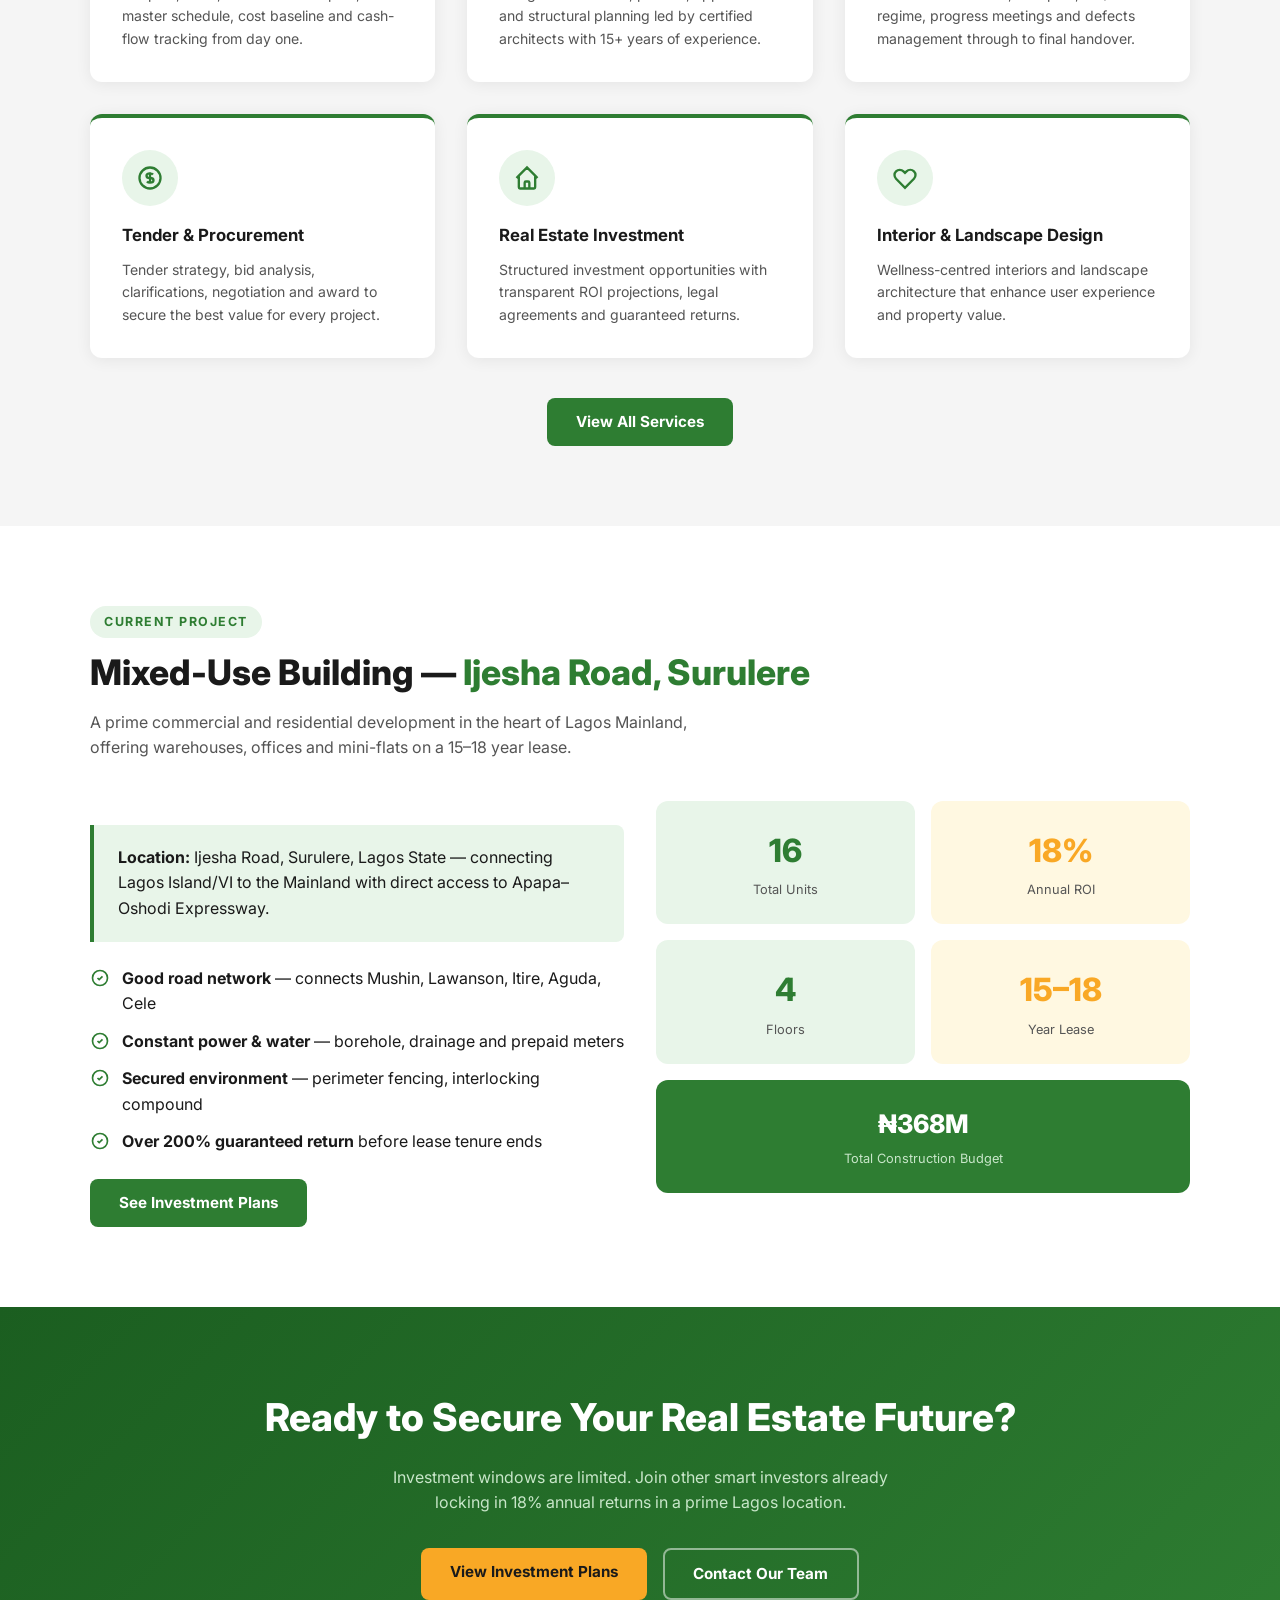
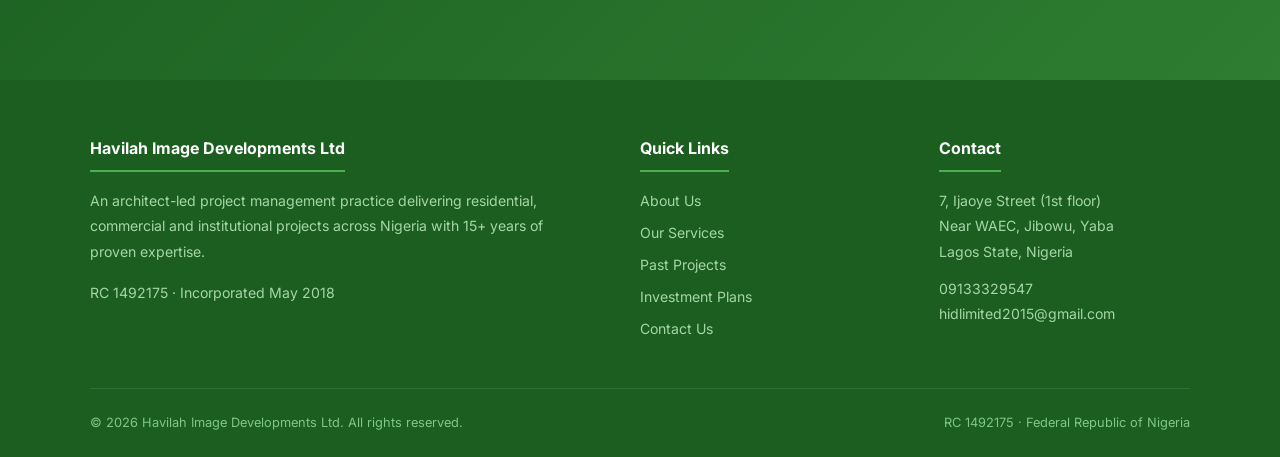
==== commit 1a58694e: "Add Netlify CMS, fix copyright year to 2026, fix CTA band styles across all pages" ====
--- a/index.html
+++ b/index.html
@@ -223,33 +223,6 @@
       font-weight: 600;
     }
 
-    /* ── CTA BAND ── */
-    .cta-band {
-      background: linear-gradient(135deg, var(--green-dark), var(--green-main));
-      color: white;
-      padding: 5rem 2rem;
-      text-align: center;
-    }
-
-    .cta-band h2 {
-      font-size: clamp(1.6rem, 4vw, 2.4rem);
-      font-weight: 800;
-      margin-bottom: 1rem;
-    }
-
-    .cta-band p {
-      color: #c8e6c9;
-      max-width: 540px;
-      margin: 0 auto 2rem;
-      font-size: 1rem;
-    }
-
-    .cta-band .btn-actions {
-      display: flex;
-      gap: 1rem;
-      justify-content: center;
-      flex-wrap: wrap;
-    }
 
     /* ── REVEAL ANIMATION ── */
     [data-reveal] {
@@ -543,11 +516,12 @@
     </div>
   </div>
   <div class="footer-bottom">
-    <span>&copy; 2025 Havilah Image Developments Ltd. All rights reserved.</span>
+    <span>&copy; 2026 Havilah Image Developments Ltd. All rights reserved.</span>
     <span>RC 1492175 · Federal Republic of Nigeria</span>
   </div>
 </footer>
 
 <script src="assets/js/main.js"></script>
+<script src="https://identity.netlify.com/v1/netlify-identity-widget.js"></script>
 </body>
 </html>
--- a/assets/css/style.css
+++ b/assets/css/style.css
@@ -443,6 +443,34 @@
   box-shadow: 0 0 0 3px rgba(46,125,50,0.1);
 }
 
+/* ── CTA BAND ── */
+.cta-band {
+  background: linear-gradient(135deg, var(--green-dark), var(--green-main));
+  color: white;
+  padding: 5rem 2rem;
+  text-align: center;
+}
+
+.cta-band h2 {
+  font-size: clamp(1.6rem, 4vw, 2.4rem);
+  font-weight: 800;
+  margin-bottom: 1rem;
+}
+
+.cta-band p {
+  color: #c8e6c9;
+  max-width: 540px;
+  margin: 0 auto 2rem;
+  font-size: 1rem;
+}
+
+.cta-band .btn-actions {
+  display: flex;
+  gap: 1rem;
+  justify-content: center;
+  flex-wrap: wrap;
+}
+
 /* ── MOBILE ── */
 @media (max-width: 768px) {
   .hamburger { display: flex; }
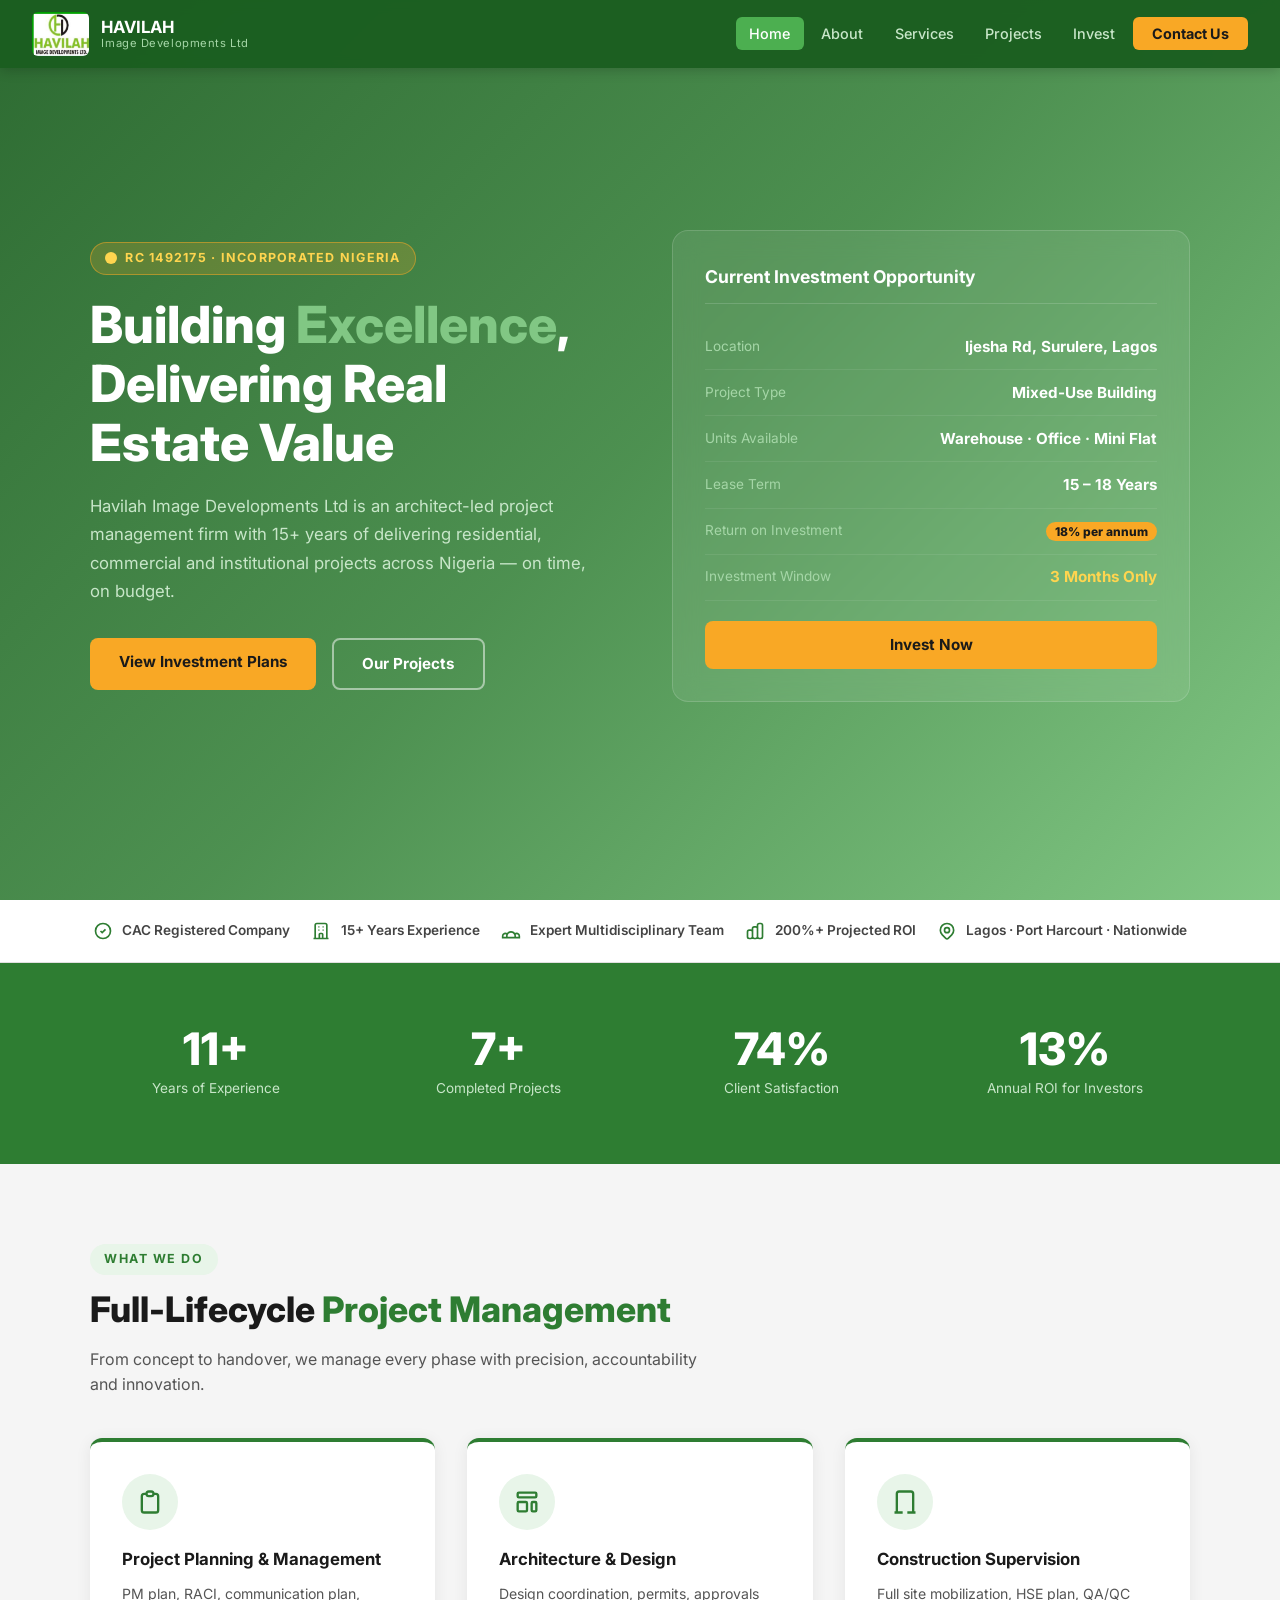
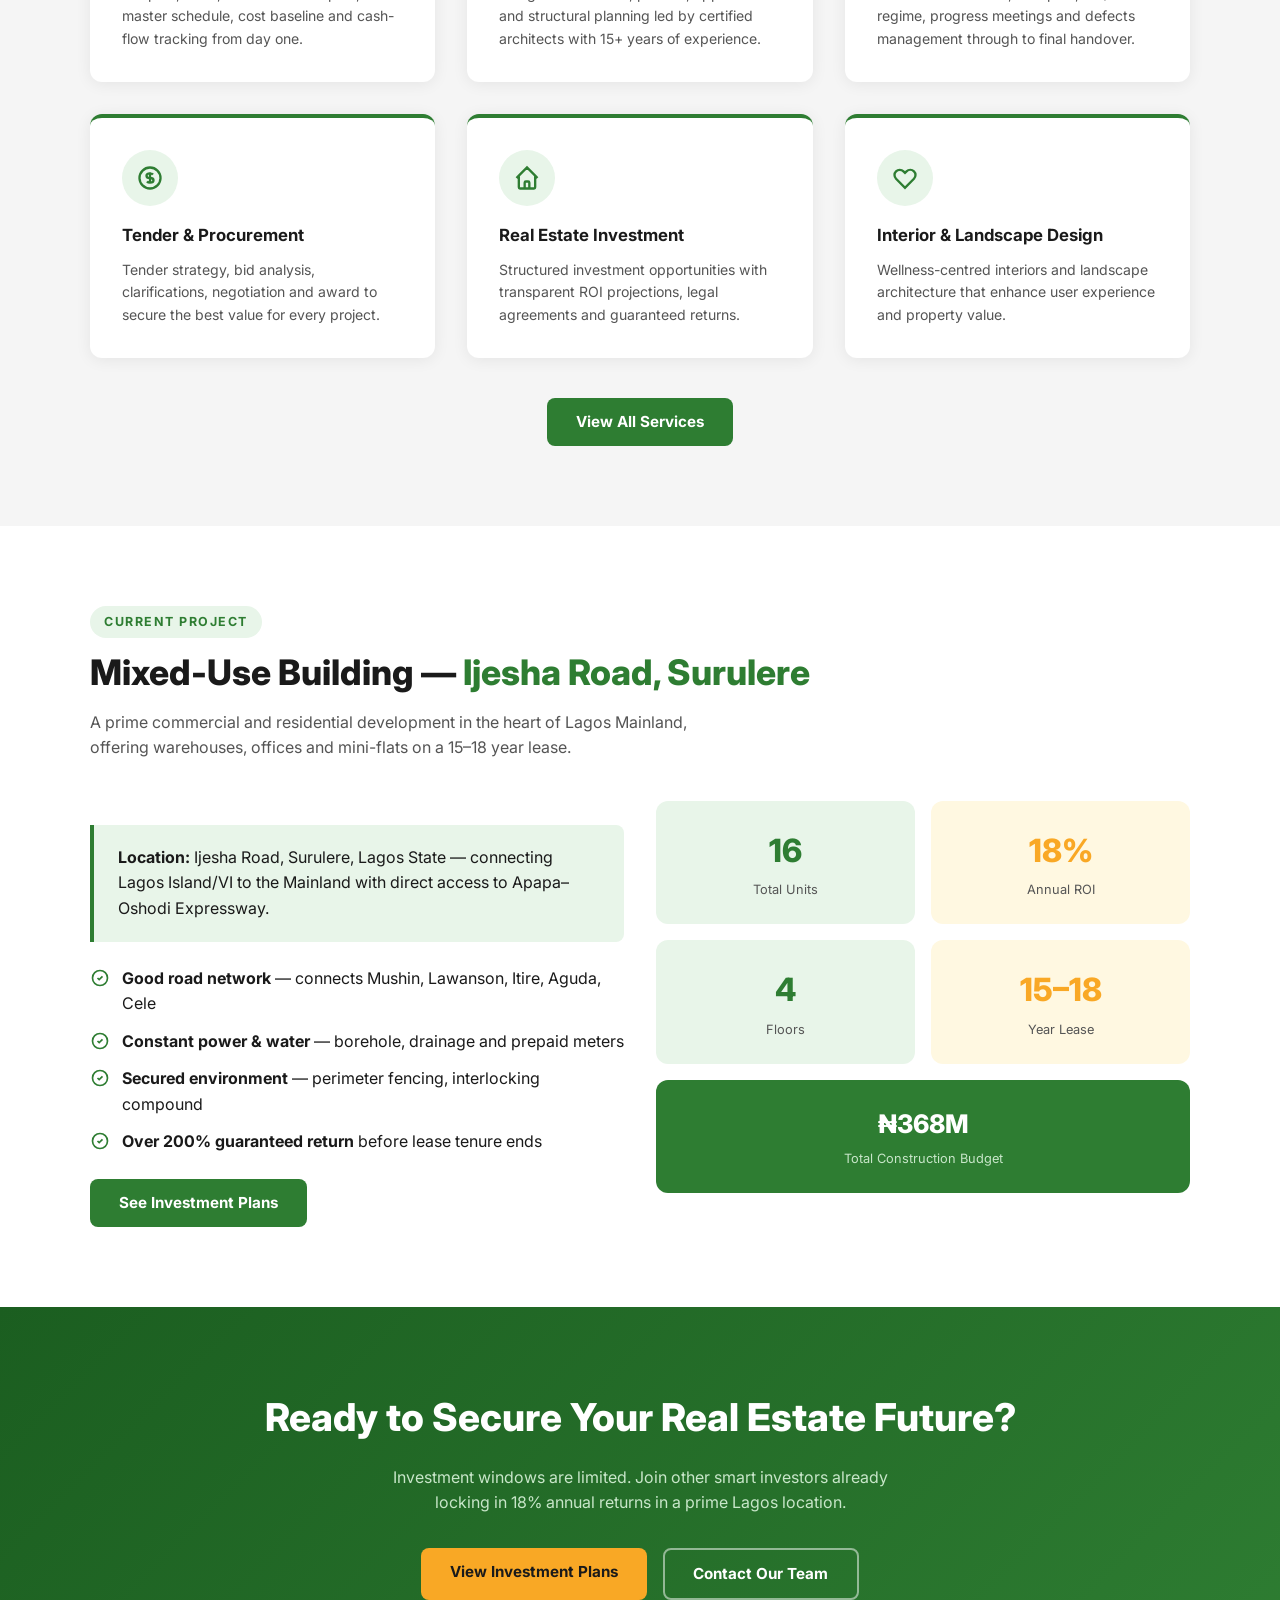
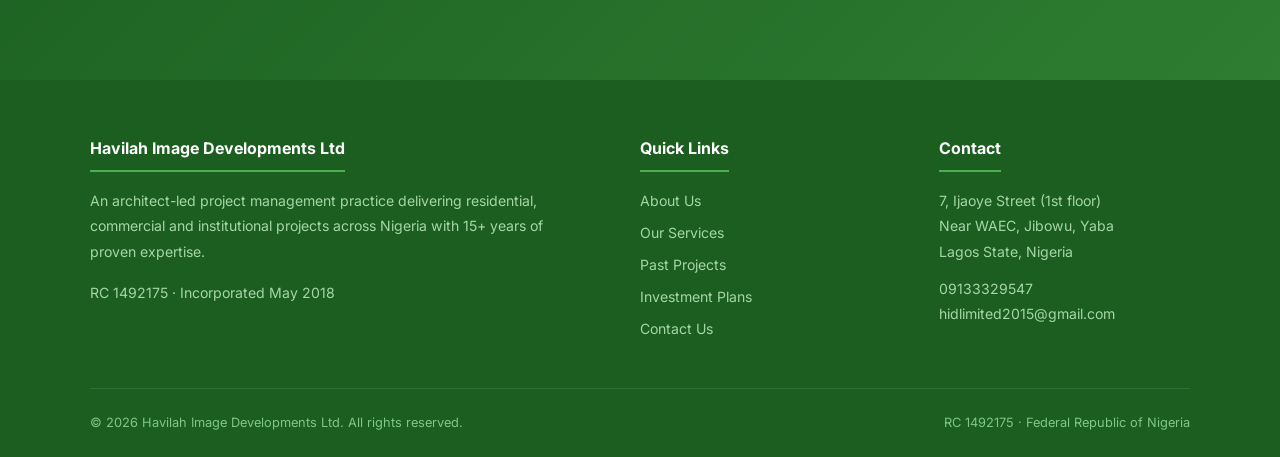
==== commit 024a821f: "Add real logo and favicon across all pages" ====
--- a/index.html
+++ b/index.html
@@ -5,6 +5,10 @@
   <meta name="viewport" content="width=device-width, initial-scale=1.0" />
   <title>Havilah Image Developments Ltd — Building Excellence</title>
   <meta name="description" content="Havilah Image Developments Ltd — Architect-led project management firm with 15+ years delivering residential, commercial and institutional projects in Nigeria." />
+  <link rel="icon" type="image/x-icon" href="/favicon.ico" />
+  <link rel="icon" type="image/png" sizes="32x32" href="/assets/images/favicon-32.png" />
+  <link rel="icon" type="image/png" sizes="16x16" href="/assets/images/favicon-16.png" />
+  <link rel="apple-touch-icon" sizes="180x180" href="/assets/images/apple-touch-icon.png" />
   <link rel="preconnect" href="https://fonts.googleapis.com" />
   <link href="https://fonts.googleapis.com/css2?family=Inter:wght@400;500;600;700;800&display=swap" rel="stylesheet" />
   <link rel="stylesheet" href="assets/css/style.css" />
@@ -248,12 +252,7 @@
 <!-- ── NAVBAR ── -->
 <nav class="navbar">
   <a href="index.html" class="navbar-brand">
-    <div style="width:40px;height:40px;background:white;border-radius:8px;display:flex;align-items:center;justify-content:center;">
-      <svg viewBox="0 0 40 40" width="32" height="32">
-        <circle cx="20" cy="20" r="18" fill="#2E7D32"/>
-        <text x="20" y="26" text-anchor="middle" fill="white" font-size="16" font-weight="800" font-family="Arial">H</text>
-      </svg>
-    </div>
+    <img src="/assets/images/logo.png" alt="Havilah Logo" style="height:44px;width:auto;border-radius:6px;" />
     <span>HAVILAH<small>Image Developments Ltd</small></span>
   </a>
   <button class="hamburger" aria-label="Menu">
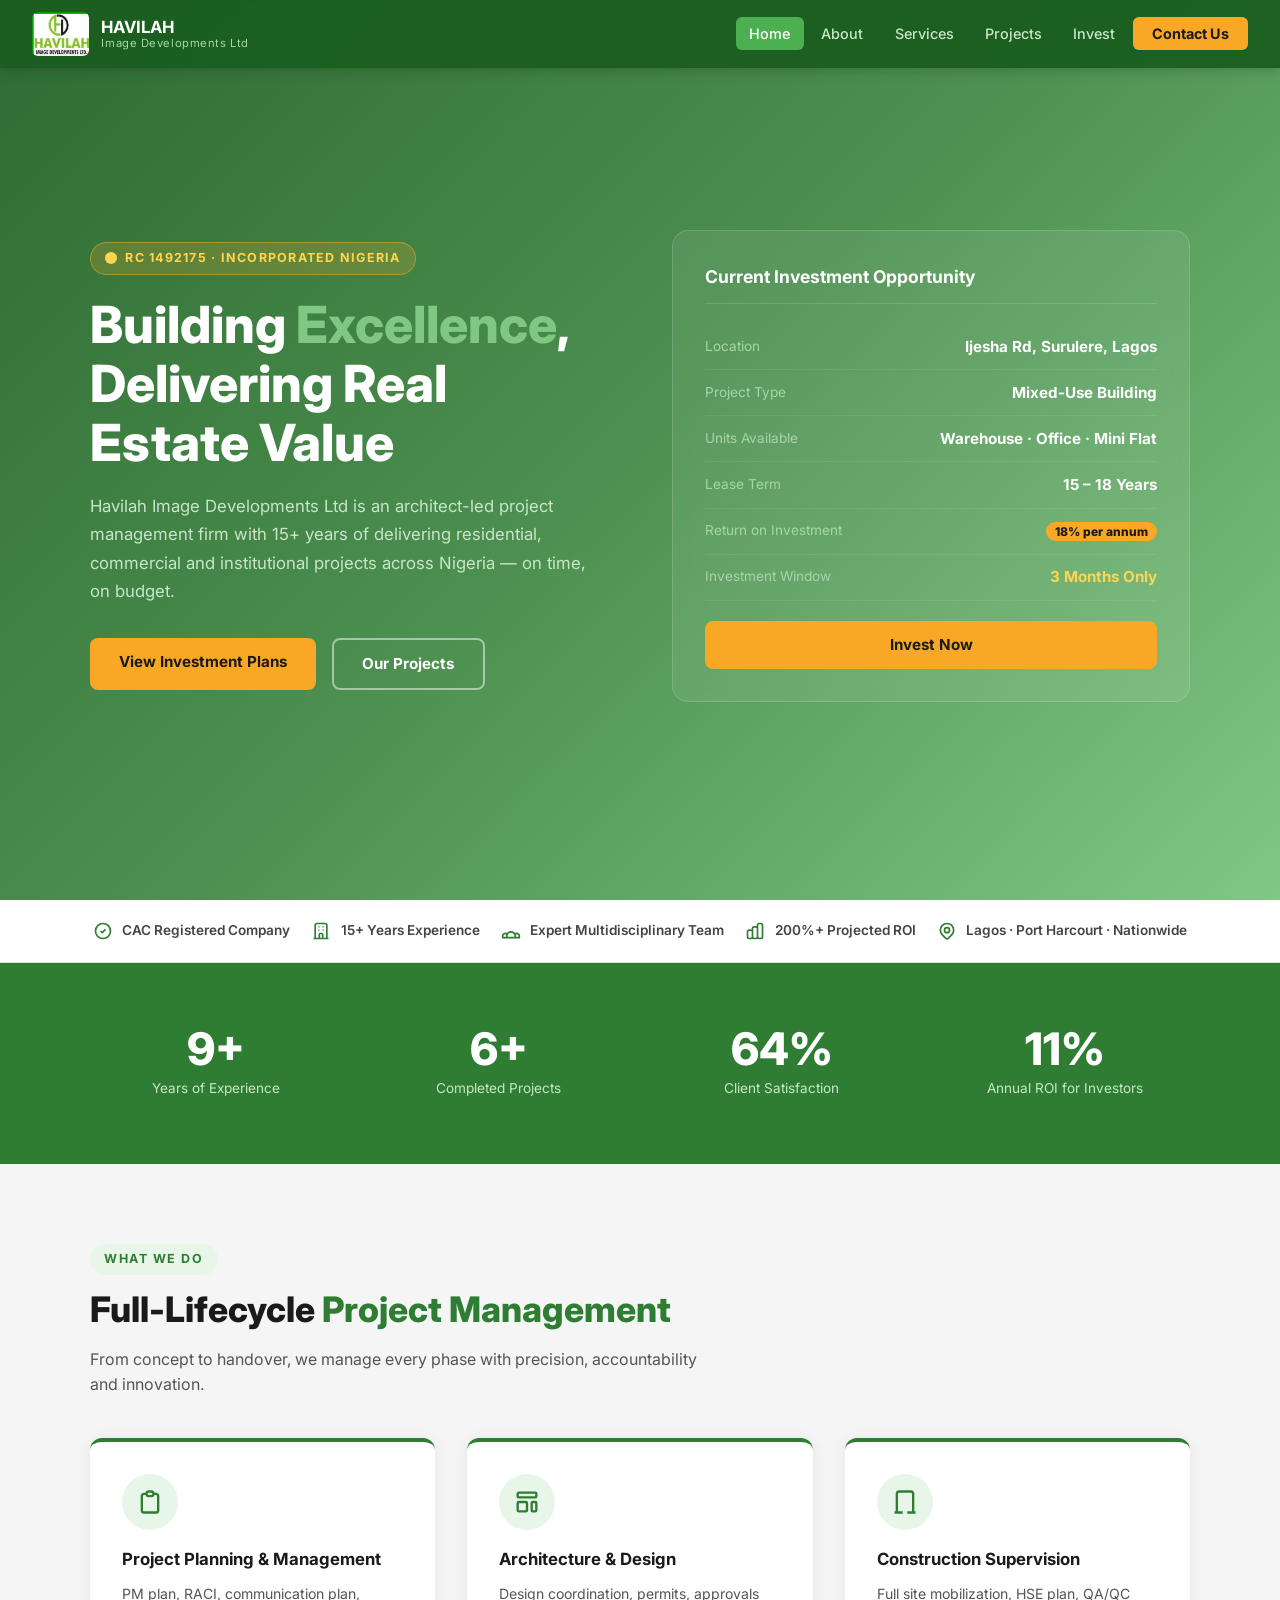
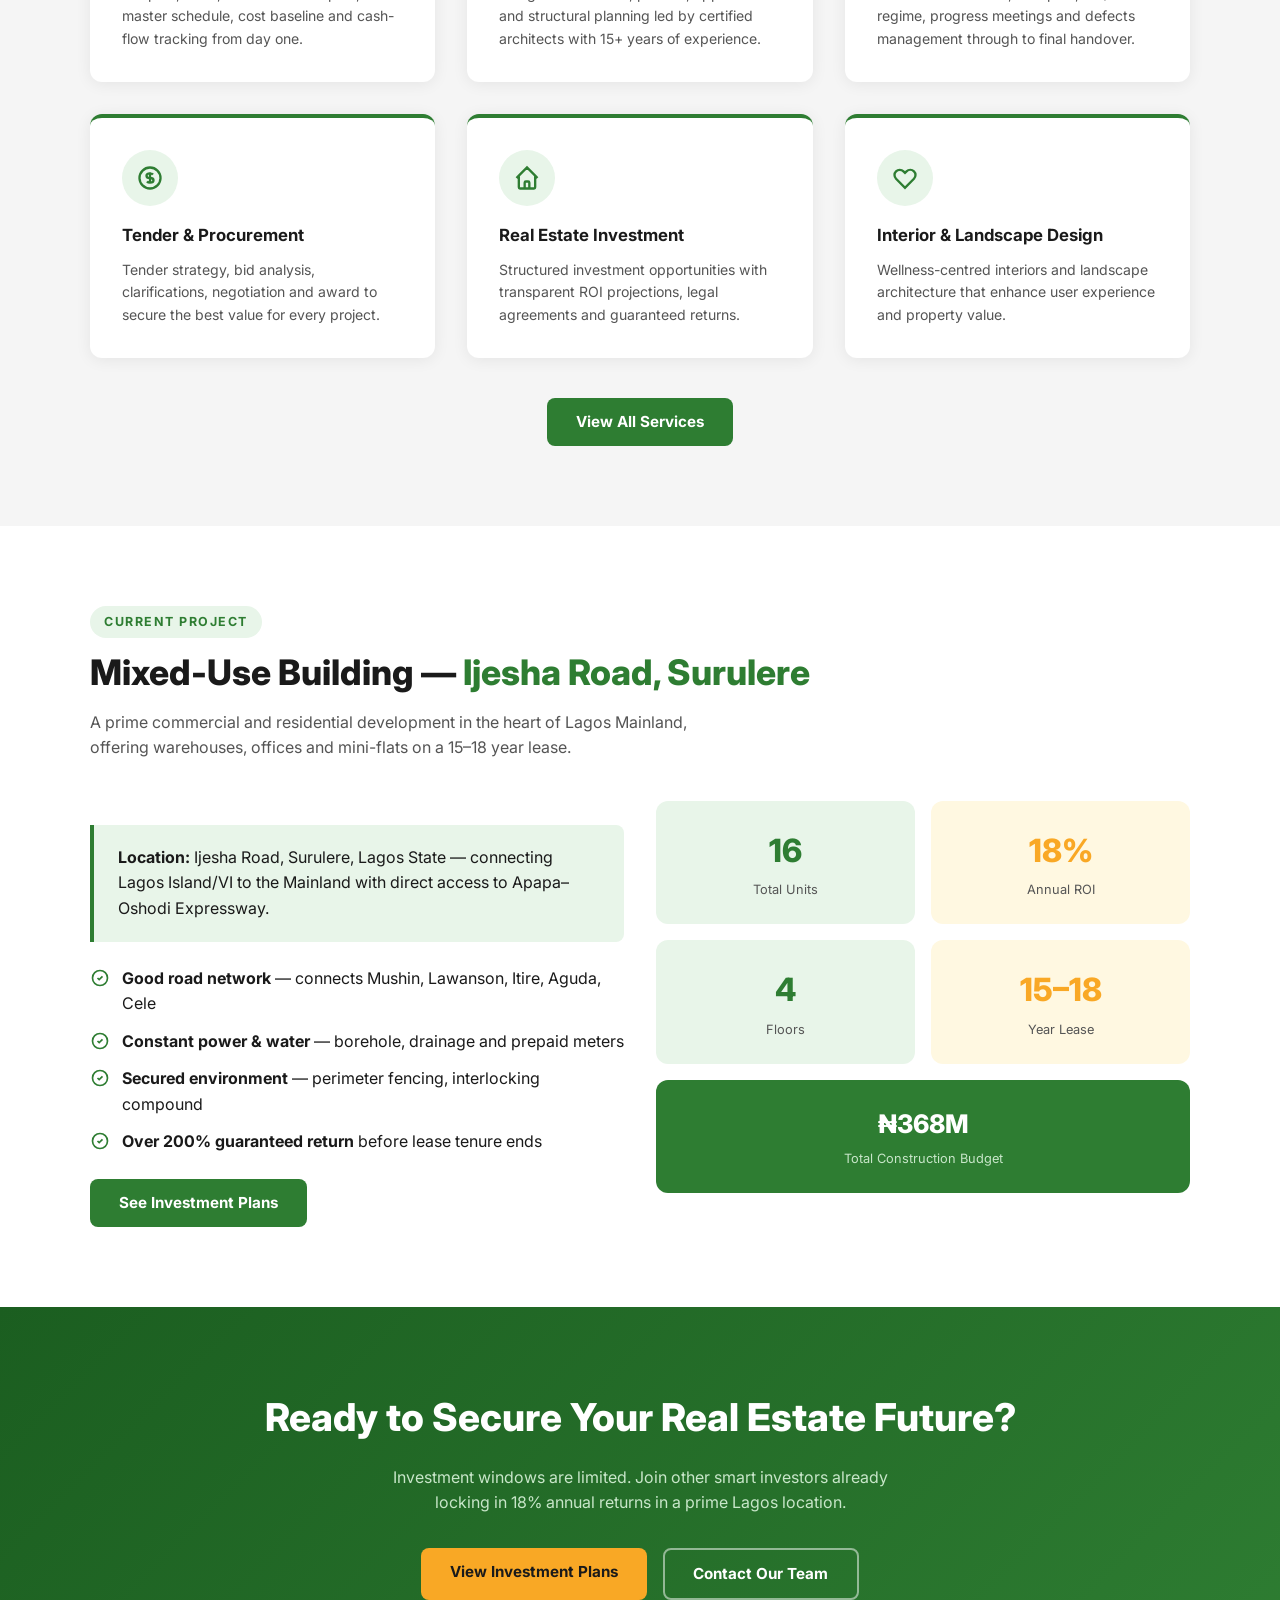
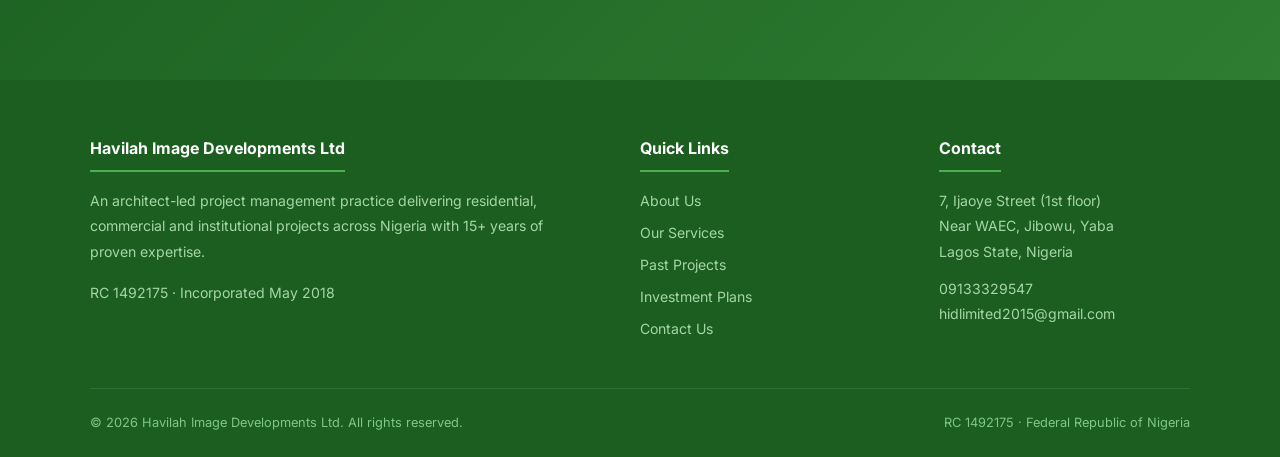
==== commit ccf6bca1: "Full responsive audit — fix all mobile breakpoints across all pages, zero overflow issues" ====
--- a/index.html
+++ b/index.html
@@ -244,6 +244,17 @@
       .hero-inner { grid-template-columns: 1fr; gap: 2.5rem; }
       .stats-grid { grid-template-columns: repeat(2, 1fr); }
       .stat-divider { display: none; }
+      .hero { padding: 5rem 1rem 3rem; }
+      .hero-actions { flex-direction: column; }
+      .hero-actions .btn { text-align: center; }
+    }
+
+    @media (max-width: 480px) {
+      .hero h1 { font-size: 1.75rem; }
+      .hero-card { padding: 1.25rem; }
+      .stats-grid { grid-template-columns: repeat(2, 1fr); gap: 1rem; }
+      .stat-item .num { font-size: 2rem; }
+      .trust-bar-inner { flex-direction: column; align-items: flex-start; gap: 0.75rem; }
     }
   </style>
 </head>
--- a/assets/css/style.css
+++ b/assets/css/style.css
@@ -510,9 +510,60 @@
     gap: 0.5rem;
     text-align: center;
   }
+
+  /* Tables scroll horizontally on small screens */
+  .table-wrap {
+    overflow-x: auto;
+    -webkit-overflow-scrolling: touch;
+  }
+
+  .styled-table {
+    min-width: 520px;
+  }
+
+  /* Cards reduce padding */
+  .card { padding: 1.25rem; }
+
+  /* Plan cards stack */
+  .plan-card { padding: 1.75rem 1.25rem; }
+
+  /* Dividers hide on mobile */
+  .divider-line { display: none; }
+
+  /* Section padding tighter */
+  section { padding: 3.5rem 1rem; }
 }
 
 @media (max-width: 480px) {
-  section { padding: 3.5rem 1rem; }
+  section { padding: 2.5rem 1rem; }
+
   .navbar { padding: 0 1rem; }
-}
+
+  .navbar-brand span { font-size: 0.9rem; }
+
+  .page-header { padding: 6rem 1rem 2.5rem; }
+
+  /* Prevent any element exceeding viewport */
+  * { max-width: 100%; }
+
+  img { height: auto; }
+
+  .btn {
+    padding: 0.7rem 1.2rem;
+    font-size: 0.88rem;
+  }
+
+  /* Hero card full width */
+  .hero-card { padding: 1.25rem; }
+
+  /* Stats grid 2-col on tiny screens */
+  .stats-grid {
+    grid-template-columns: repeat(2, 1fr) !important;
+  }
+
+  /* Section label smaller */
+  .section-label { font-size: 0.72rem; }
+
+  /* Footer tighter */
+  .footer { padding: 2.5rem 1rem 1.5rem; }
+}
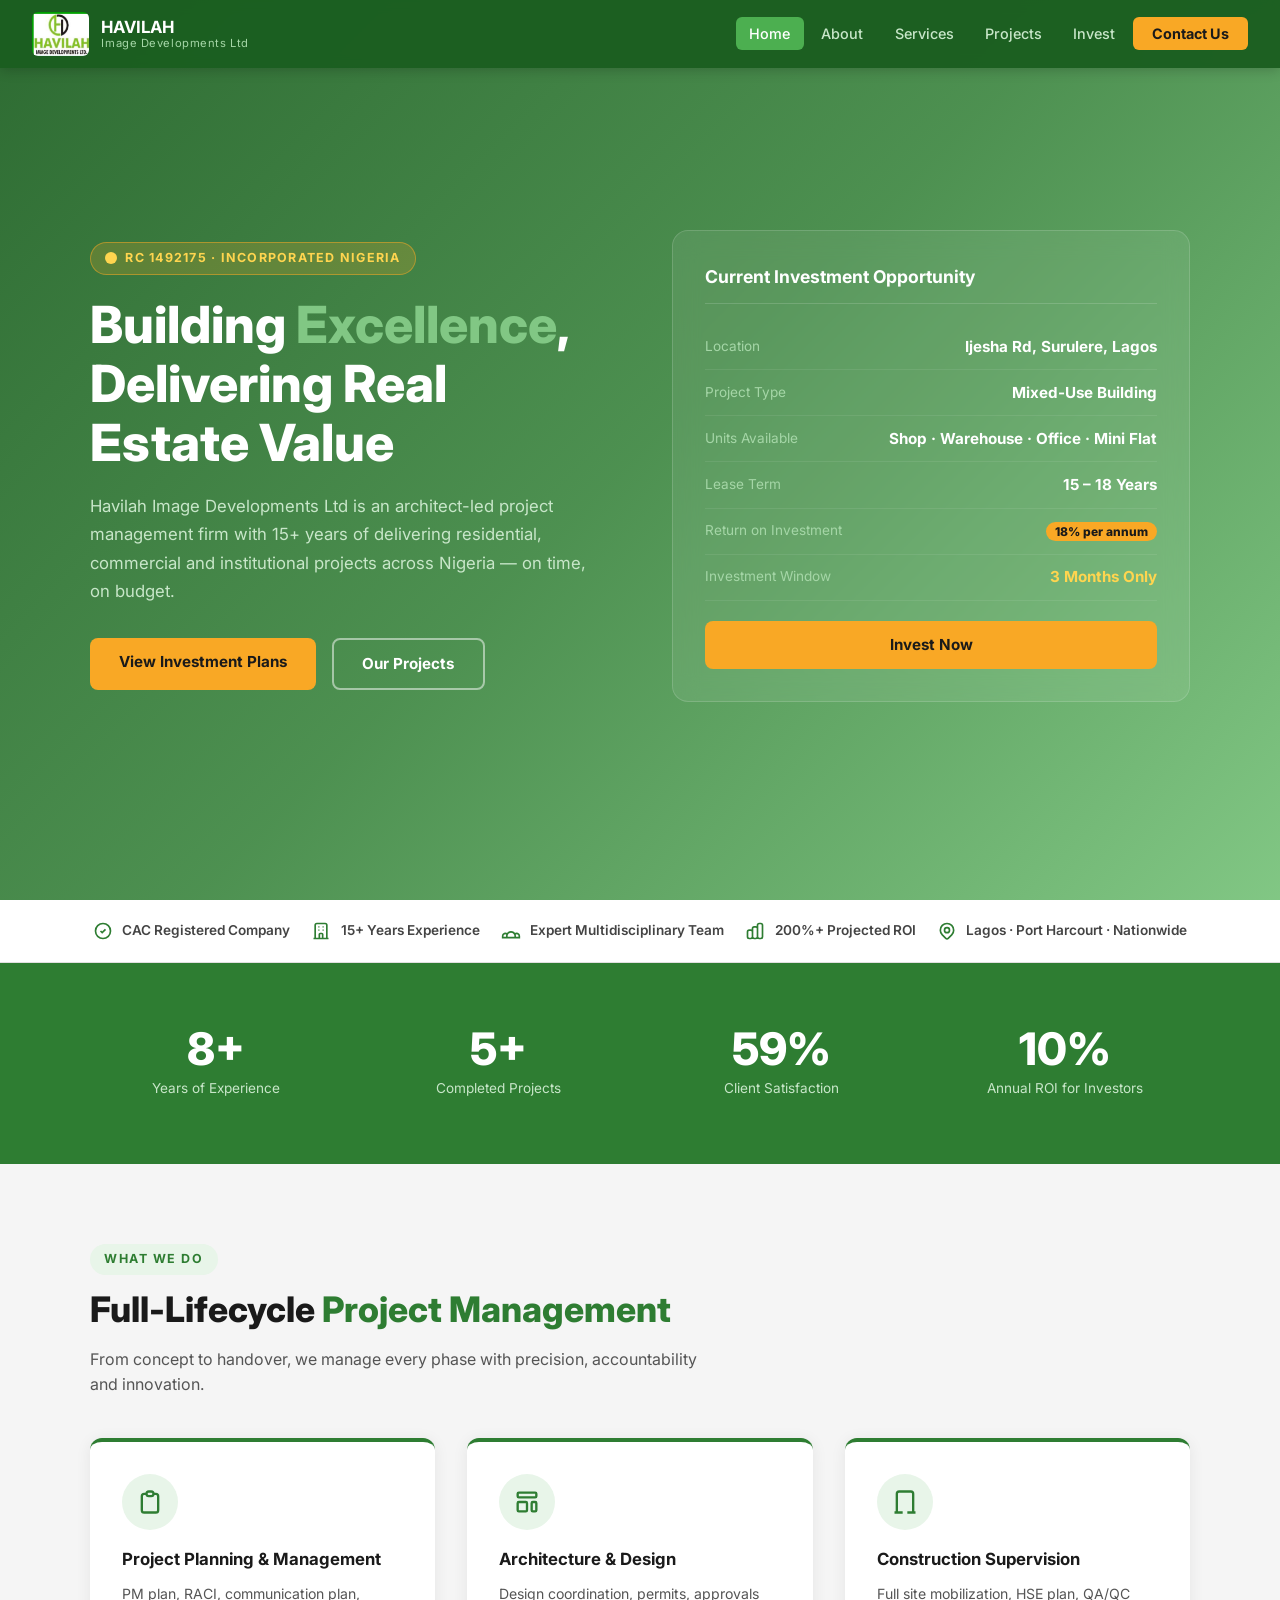
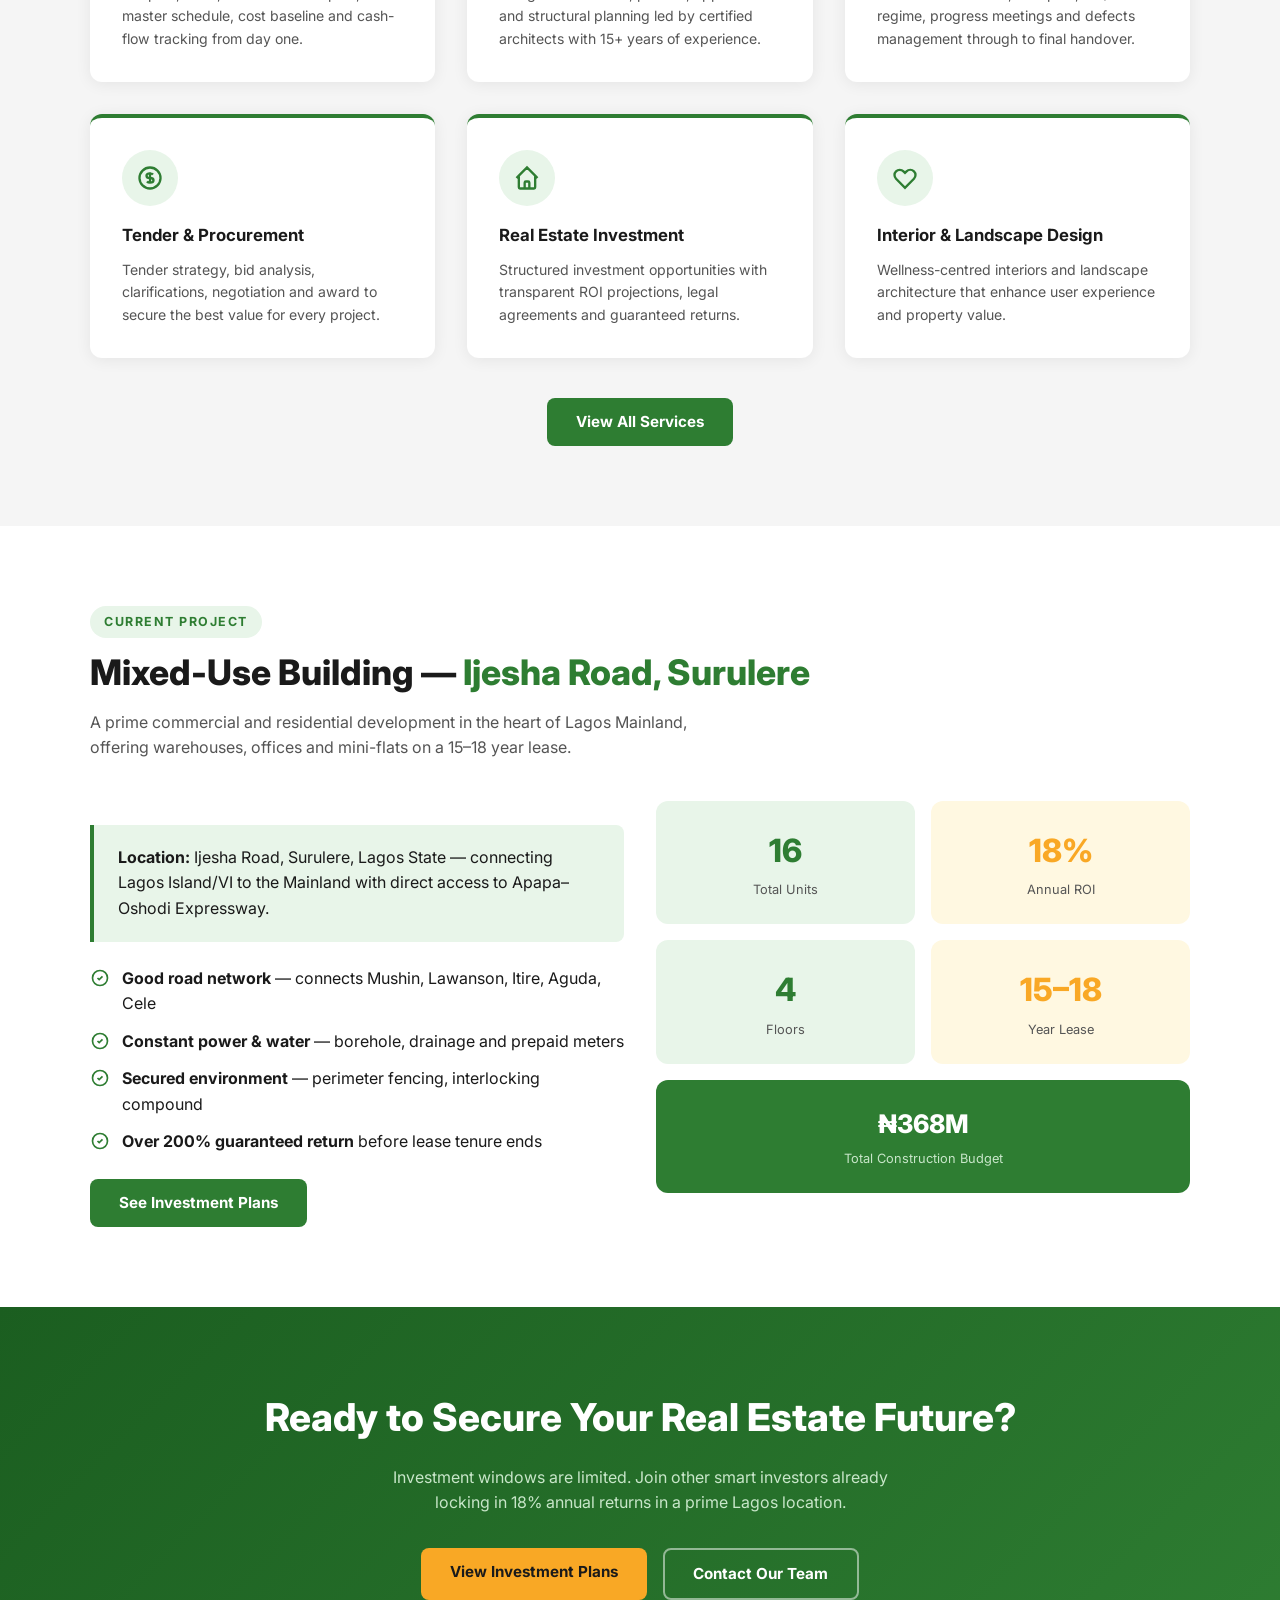
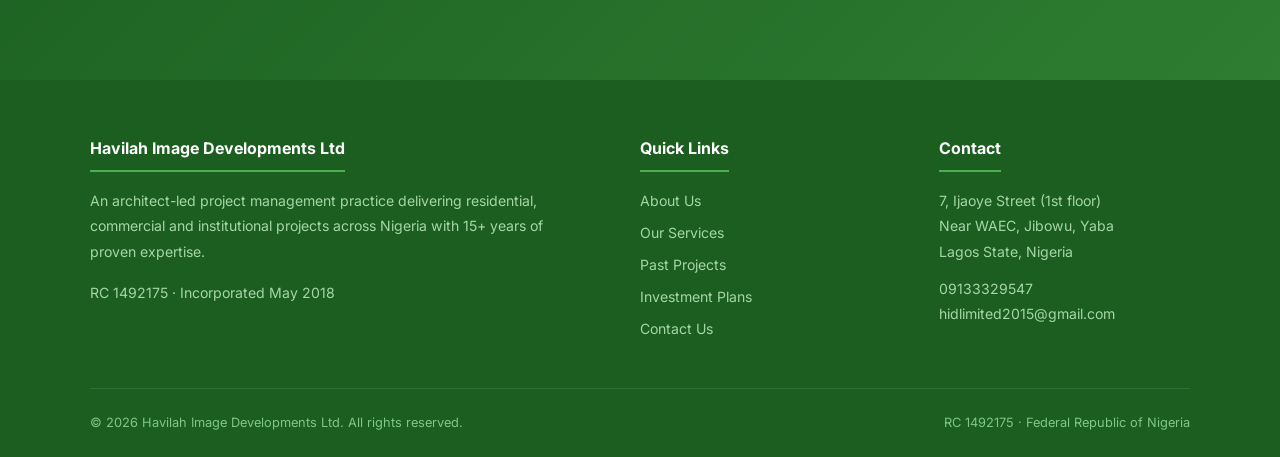
==== commit ecdfbcb7: "Update from reviewed company profile — new investment tiers (15M/20M/25M), add Shop/Store space type" ====
--- a/index.html
+++ b/index.html
@@ -306,7 +306,7 @@
       </div>
       <div class="invest-row">
         <span class="label">Units Available</span>
-        <span class="value">Warehouse · Office · Mini Flat</span>
+        <span class="value">Shop · Warehouse · Office · Mini Flat</span>
       </div>
       <div class="invest-row">
         <span class="label">Lease Term</span>
